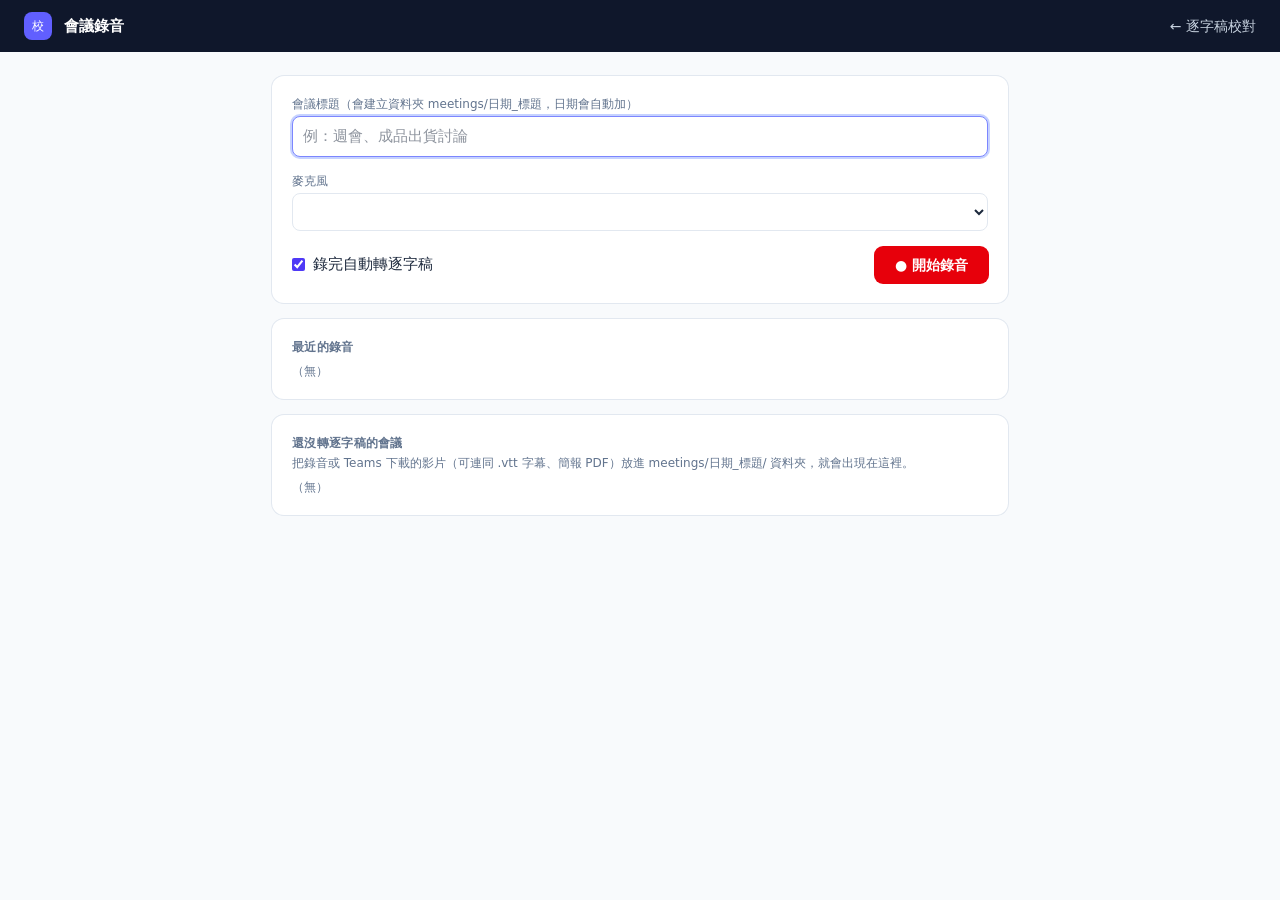
==== static/record.html @ 95534498 "meeting-transcribe-tw 初版公開 會議錄音／影片轉繁體中文逐字稿，再用本機網頁工具逐行聽、逐行校對：Gemini 加詞彙表轉錄、whisper 交叉比對與時間校正、跨段講者對齊、聲" ====
<!doctype html>
<html lang="zh-Hant">
<head>
<meta charset="utf-8">
<meta name="viewport" content="width=device-width, initial-scale=1">
<title>會議錄音</title>
<link rel="stylesheet" href="/static/app.css">
</head>
<body class="min-h-screen bg-slate-50 text-[15px] text-slate-800 antialiased">
<header class="flex items-center gap-3 bg-slate-900 px-6 py-3 text-white">
  <span class="grid size-7 place-items-center rounded-lg bg-indigo-500 text-xs">校</span><h1 class="font-semibold">會議錄音</h1>
  <a href="/" class="ml-auto text-sm text-slate-300 hover:text-white">← 逐字稿校對</a>
</header>
<main class="mx-auto flex max-w-3xl flex-col gap-4 px-4 py-6">
  <div id="msg" class="rounded-lg bg-red-50 px-3 py-2.5 text-red-800 ring-1 ring-red-200" style="display:none"></div>
  <section id="idle" class="card space-y-4 p-5">
    <div>
      <label for="title" class="muted mb-1 block">會議標題（會建立資料夾 meetings/日期_標題，日期會自動加）</label>
      <input type="text" id="title" class="field py-2" placeholder="例：週會、成品出貨討論" autofocus>
    </div>
    <div>
      <label for="device" class="muted mb-1 block">麥克風</label>
      <select id="device" class="field py-2"></select>
    </div>
    <div class="flex items-center gap-3">
      <label class="flex items-center gap-2"><input type="checkbox" id="auto" checked class="accent-indigo-600"> 錄完自動轉逐字稿</label>
      <button id="start" class="btn ml-auto bg-red-600 px-5 py-2 font-semibold text-white ring-red-600 hover:bg-red-500">● 開始錄音</button>
    </div>
  </section>

  <section id="busy" class="card hidden space-y-3 p-5">
    <div class="flex items-center gap-2"><span class="size-3 animate-pulse rounded-full bg-red-500"></span><b id="curTitle"></b> <span id="curFolder" class="muted"></span></div>
    <div id="timer" class="text-5xl font-semibold tracking-wide tabular-nums">00:00:00</div>
    <div>
      <div class="muted">音量 <span id="db">—</span></div>
      <div class="mt-1.5 h-3.5 overflow-hidden rounded-full bg-slate-200"><div id="bar" class="h-full w-0 bg-emerald-500 transition-[width]"></div></div>
    </div>
    <div id="silent" class="rounded-lg bg-orange-50 px-3 py-2.5 text-orange-800 ring-1 ring-orange-200" style="display:none"></div>
    <div id="dead" class="rounded-lg bg-red-50 px-3 py-2.5 text-red-800 ring-1 ring-red-200" style="display:none"></div>
    <button id="stop" class="btn btn-primary px-5 py-2">■ 結束錄音</button>
    <div class="flex gap-2">
      <input type="text" id="nextTitle" class="field py-2" placeholder="下一場的標題">
      <button id="next" class="btn shrink-0 py-2">⏭ 結束並開始下一場</button>
    </div>
    <p class="muted">錄音在伺服器端進行：關掉這個分頁不會停止錄音；每 5 分鐘存一個小檔，電腦當機最多損失幾分鐘。</p>
  </section>

  <section id="lists" class="card p-5">
    <div class="section-title">最近的錄音</div>
    <ul id="items" class="mt-2 space-y-3"><li class="muted">（無）</li></ul>
  </section>

  <section id="pendingCard" class="card p-5">
    <div class="section-title">還沒轉逐字稿的會議</div>
    <div class="muted mt-1">把錄音或 Teams 下載的影片（可連同 .vtt 字幕、簡報 PDF）放進 meetings/日期_標題/ 資料夾，就會出現在這裡。</div>
    <ul id="pending" class="mt-2 space-y-2"><li class="muted">（無）</li></ul>
  </section>
</main>
<script>
const $ = s => document.querySelector(s);
let lastState = null;
// 收音提醒：看最近 30 秒音量的百分位——第 90 百分位≈有人說話時、第 10 百分位≈背景
const LEVEL_RULES = [
  {key: 'mute',  test: s => s.p90 < -65, hold: 30000, msg: '已經 30 秒沒有收到聲音，請確認麥克風沒有被靜音、或選錯麥克風。'},
  {key: 'quiet', test: s => s.p90 < -50, hold: 60000, msg: '聲音太小：說話的音量偏低，請把筆電或麥克風移近說話的人。'},
  {key: 'noisy', test: s => s.p10 > -36, hold: 45000, msg: '背景太吵：沒人說話時音量仍偏高，轉逐字稿可能不準，請遠離冷氣、投影機或關窗。'},
];
let levels = [], ruleSince = {};
function levelAlert(db){
  const now = Date.now();
  if (db != null) levels.push([now, db]);
  levels = levels.filter(([t]) => now - t <= 30000);
  if (levels.length < 20) return '';                // 剛開始錄、樣本太少不判斷
  const v = levels.map(([, d]) => d).sort((a, b) => a - b);
  const s = {p10: v[Math.floor(v.length * 0.1)], p90: v[Math.floor(v.length * 0.9)]};
  for (const r of LEVEL_RULES) {
    if (r.test(s)) { ruleSince[r.key] ??= now; if (now - ruleSince[r.key] >= r.hold) return r.msg; }
    else delete ruleSince[r.key];
  }
  return '';
}
const esc = s => String(s).replace(/[&<>"]/g, c => ({'&':'&amp;','<':'&lt;','>':'&gt;','"':'&quot;'}[c]));
const hms = t => [t/3600|0, (t%3600)/60|0, t%60].map(x => String(x).padStart(2,'0')).join(':');
async function api(path, body){
  const r = await fetch(path, {method: body===undefined ? 'GET' : 'POST', headers:{'Content-Type':'application/json'},
                               body: body===undefined ? undefined : JSON.stringify(body)});
  const j = await r.json(); if (!r.ok) throw new Error(j.error || r.statusText); return j;
}
async function loadDevices(){
  const ds = await api('/api/rec/devices');
  $('#device').innerHTML = ds.map(d => `<option>${esc(d)}</option>`).join('') || '<option value="">（找不到麥克風）</option>';
}
function render(st){
  try { renderInner(st); } catch (e) { console.error(e); $('#items').innerHTML = `<li class="muted">清單顯示失敗：${esc(e.message)}（可能需要重開 app.py）</li>`; }
}
function renderInner(st){
  lastState = st;
  const r = st.recording;
  $('#idle').classList.toggle('hidden', !!r); $('#busy').classList.toggle('hidden', !r);
  if (r) {
    $('#curTitle').textContent = r.title; $('#curFolder').textContent = r.folder;
    $('#timer').textContent = hms(r.elapsed);
    const db = r.level_db;
    $('#db').textContent = db == null ? '—' : `${db} dB`;
    $('#bar').style.width = db == null ? '0' : Math.max(0, Math.min(100, (db + 60) / 60 * 100)) + '%';
    const msg = levelAlert(db);
    $('#silent').textContent = msg; $('#silent').style.display = msg ? 'block' : 'none';
    $('#dead').style.display = r.alive ? 'none' : 'block';
    if (!r.alive) $('#dead').textContent = '錄音程式停止了：' + (r.error || '原因不明') + '　請按「結束錄音」保存已錄的部分。';
  } else { levels = []; ruleSince = {}; }
  const items = [];
  const keys = [...new Set([...Object.keys(st.finalizing), ...Object.keys(st.transcribing)])];   // 重開 app.py 後，只剩 run.log 的轉錄也列出來
  for (const k of keys) {
    const v = st.finalizing[k];
    let tr = st.transcribing[k];
    if (typeof tr === 'string') tr = {state: tr, elapsed: 0, steps: []};   // 舊版 app.py 只回傳狀態字串（未重開時）
    let trHtml = '';
    if (tr) {
      const last = tr.steps.length ? tr.steps[tr.steps.length - 1] : '準備中';
      const eta = tr.whisper_eta_text ? `　whisper 預計 ${tr.whisper_eta_text} 完成` : '';
      const state = tr.queue_pos ? `${tr.state}（第 ${tr.queue_pos} 個，${tr.wait_other ? '等另一個轉錄程式跑完' : '前一場轉完才開始'}）` : `${tr.state}（已 ${hms(tr.elapsed)}）`;
      trHtml = `<div class="muted">轉逐字稿 <b>${esc(state)}</b>${eta}${tr.state === '完成' ? `　<a href="/" class="link">去校對</a>` : ''}</div>`
        + (tr.state === '進行中' ? `<div class="muted">目前：${esc(last)}</div>` : '')
        + (tr.error ? `<pre class="muted mt-1 whitespace-pre-wrap rounded-lg bg-slate-50 p-2">${esc(tr.error)}</pre>` : '')
        + (tr.steps.length ? `<details data-k="${esc(k)}"><summary class="muted mt-1 cursor-pointer">全部步驟（${tr.steps.length}）</summary><ul class="mt-1 list-disc pl-5">${tr.steps.map(s => `<li class="muted">${esc(s)}</li>`).join('')}</ul></details>` : '');
    }
    items.push(`<li><b>${esc(k)}</b>${v ? `：存檔${esc(v)}` : ''}${trHtml}</li>`);
  }
  for (const k of st.unfinished)
    items.push(`<li><b>${esc(k)}</b>：上次沒有正常結束的錄音　<button data-fin="${esc(k)}" class="btn btn-xs">合併保存</button></li>`);
  const open = new Set([...document.querySelectorAll('#items details[open]')].map(x => x.dataset.k));   // 重畫後保留展開狀態
  $('#items').innerHTML = items.join('') || '<li class="muted">（無）</li>';
  document.querySelectorAll('#items details').forEach(x => { if (open.has(x.dataset.k)) x.open = true; });
  $('#pending').innerHTML = (st.pending || []).map(k =>
    `<li class="flex items-center gap-3"><b class="flex-1">${esc(k)}</b><button data-tr="${esc(k)}" class="btn btn-xs">開始轉逐字稿</button></li>`).join('') || '<li class="muted">（無）</li>';
}
async function poll(){
  try { render(await api('/api/rec/status')); } catch (e) {}
  setTimeout(poll, lastState?.recording ? 500 : 2000);
}
$('#start').onclick = async () => {
  $('#start').disabled = true;
  try { render(await api('/api/rec/start', {title: $('#title').value, device: $('#device').value, auto_transcribe: $('#auto').checked})); }
  catch (e) { alertBox(e.message); }
  $('#start').disabled = false;
};
$('#stop').onclick = async () => { $('#stop').disabled = true; try { render(await api('/api/rec/stop', {})); } catch (e) { alertBox(e.message); } $('#stop').disabled = false; $('#title').value = ''; };
$('#next').onclick = async () => {
  $('#next').disabled = true;
  try { render(await api('/api/rec/stop', {next_title: $('#nextTitle').value})); $('#nextTitle').value = ''; } catch (e) { alertBox(e.message); }
  $('#next').disabled = false;
};
$('#pending').onclick = async e => {
  const f = e.target.dataset.tr; if (!f) return;
  e.target.disabled = true;
  try { render(await api('/api/rec/transcribe/' + encodeURIComponent(f), {})); } catch (err) { alertBox(err.message); }
};
$('#items').onclick = async e => { const f = e.target.dataset.fin; if (f) { e.target.disabled = true; render(await api('/api/rec/finalize/' + encodeURIComponent(f), {})); } };
function alertBox(msg){ const el = $('#msg'); el.textContent = msg; el.style.display = 'block'; setTimeout(() => el.style.display = 'none', 5000); }
loadDevices(); poll();
</script>
</body>
</html>
---- static/app.css ----
/*! tailwindcss v4.3.3 | MIT License | https://tailwindcss.com */
@layer properties{@supports (((-webkit-hyphens:none)) and (not (margin-trim:inline))) or ((-moz-orient:inline) and (not (color:rgb(from red r g b)))){*,:before,:after,::backdrop{--tw-space-y-reverse:0;--tw-divide-y-reverse:0;--tw-border-style:solid;--tw-leading:initial;--tw-font-weight:initial;--tw-tracking:initial;--tw-ordinal:initial;--tw-slashed-zero:initial;--tw-numeric-figure:initial;--tw-numeric-spacing:initial;--tw-numeric-fraction:initial;--tw-shadow:0 0 #0000;--tw-shadow-color:initial;--tw-shadow-alpha:100%;--tw-inset-shadow:0 0 #0000;--tw-inset-shadow-color:initial;--tw-inset-shadow-alpha:100%;--tw-ring-color:initial;--tw-ring-shadow:0 0 #0000;--tw-inset-ring-color:initial;--tw-inset-ring-shadow:0 0 #0000;--tw-ring-inset:initial;--tw-ring-offset-width:0px;--tw-ring-offset-color:#fff;--tw-ring-offset-shadow:0 0 #0000;--tw-blur:initial;--tw-brightness:initial;--tw-contrast:initial;--tw-grayscale:initial;--tw-hue-rotate:initial;--tw-invert:initial;--tw-opacity:initial;--tw-saturate:initial;--tw-sepia:initial;--tw-drop-shadow:initial;--tw-drop-shadow-color:initial;--tw-drop-shadow-alpha:100%;--tw-drop-shadow-size:initial}}}@layer theme{:root,:host{--font-sans:system-ui, "Noto Sans TC", "Microsoft JhengHei", sans-serif;--font-mono:ui-monospace, SFMono-Regular, Menlo, Monaco, Consolas, "Liberation Mono", "Courier New", monospace;--color-red-50:oklch(97.1% .013 17.38);--color-red-200:oklch(88.5% .062 18.334);--color-red-400:oklch(70.4% .191 22.216);--color-red-500:oklch(63.7% .237 25.331);--color-red-600:oklch(57.7% .245 27.325);--color-red-800:oklch(44.4% .177 26.899);--color-orange-50:oklch(98% .016 73.684);--color-orange-200:oklch(90.1% .076 70.697);--color-orange-500:oklch(70.5% .213 47.604);--color-orange-700:oklch(55.3% .195 38.402);--color-orange-800:oklch(47% .157 37.304);--color-amber-50:oklch(98.7% .022 95.277);--color-amber-100:oklch(96.2% .059 95.617);--color-amber-200:oklch(92.4% .12 95.746);--color-amber-400:oklch(82.8% .189 84.429);--color-amber-500:oklch(76.9% .188 70.08);--color-amber-600:oklch(66.6% .179 58.318);--color-amber-700:oklch(55.5% .163 48.998);--color-lime-500:oklch(76.8% .233 130.85);--color-lime-700:oklch(53.2% .157 131.589);--color-emerald-50:oklch(97.9% .021 166.113);--color-emerald-200:oklch(90.5% .093 164.15);--color-emerald-400:oklch(76.5% .177 163.223);--color-emerald-500:oklch(69.6% .17 162.48);--color-emerald-600:oklch(59.6% .145 163.225);--color-emerald-700:oklch(50.8% .118 165.612);--color-teal-500:oklch(70.4% .14 182.503);--color-teal-700:oklch(51.1% .096 186.391);--color-sky-500:oklch(68.5% .169 237.323);--color-sky-700:oklch(50% .134 242.749);--color-indigo-50:oklch(96.2% .018 272.314);--color-indigo-100:oklch(93% .034 272.788);--color-indigo-200:oklch(87% .065 274.039);--color-indigo-300:oklch(78.5% .115 274.713);--color-indigo-400:oklch(67.3% .182 276.935);--color-indigo-500:oklch(58.5% .233 277.117);--color-indigo-600:oklch(51.1% .262 276.966);--color-indigo-700:oklch(45.7% .24 277.023);--color-violet-500:oklch(60.6% .25 292.717);--color-violet-700:oklch(49.1% .27 292.581);--color-fuchsia-500:oklch(66.7% .295 322.15);--color-fuchsia-700:oklch(51.8% .253 323.949);--color-rose-500:oklch(64.5% .246 16.439);--color-rose-700:oklch(51.4% .222 16.935);--color-slate-50:oklch(98.4% .003 247.858);--color-slate-100:oklch(96.8% .007 247.896);--color-slate-200:oklch(92.9% .013 255.508);--color-slate-300:oklch(86.9% .022 252.894);--color-slate-400:oklch(70.4% .04 256.788);--color-slate-500:oklch(55.4% .046 257.417);--color-slate-600:oklch(44.6% .043 257.281);--color-slate-700:oklch(37.2% .044 257.287);--color-slate-800:oklch(27.9% .041 260.031);--color-slate-900:oklch(20.8% .042 265.755);--color-white:#fff;--spacing:.25rem;--container-3xl:48rem;--container-4xl:56rem;--text-xs:.75rem;--text-xs--line-height:calc(1 / .75);--text-sm:.875rem;--text-sm--line-height:calc(1.25 / .875);--text-base:1rem;--text-base--line-height:calc(1.5 / 1);--text-lg:1.125rem;--text-lg--line-height:calc(1.75 / 1.125);--text-5xl:3rem;--text-5xl--line-height:1;--font-weight-normal:400;--font-weight-medium:500;--font-weight-semibold:600;--tracking-wide:.025em;--leading-relaxed:1.625;--radius-sm:.25rem;--radius-md:.375rem;--radius-lg:.5rem;--radius-xl:.75rem;--animate-pulse:pulse 2s cubic-bezier(.4, 0, .6, 1) infinite;--default-transition-duration:.15s;--default-transition-timing-function:cubic-bezier(.4, 0, .2, 1);--default-font-family:var(--font-sans);--default-mono-font-family:var(--font-mono)}}@layer base{*,:after,:before,::backdrop{box-sizing:border-box;border:0 solid;margin:0;padding:0}::file-selector-button{box-sizing:border-box;border:0 solid;margin:0;padding:0}html,:host{-webkit-text-size-adjust:100%;tab-size:4;line-height:1.5;font-family:var(--default-font-family,-apple-system, BlinkMacSystemFont, "Segoe UI", Roboto, "Helvetica Neue", "Noto Sans", Arial, sans-serif, "Apple Color Emoji", "Segoe UI Emoji", "Segoe UI Symbol", "Noto Color Emoji");font-feature-settings:var(--default-font-feature-settings,normal);font-variation-settings:var(--default-font-variation-settings,normal);-webkit-tap-highlight-color:transparent}hr{height:0;color:inherit;border-top-width:1px}abbr:where([title]){-webkit-text-decoration:underline dotted;text-decoration:underline dotted}h1,h2,h3,h4,h5,h6{font-size:inherit;font-weight:inherit}a{color:inherit;-webkit-text-decoration:inherit;-webkit-text-decoration:inherit;-webkit-text-decoration:inherit;text-decoration:inherit}b,strong{font-weight:bolder}code,kbd,samp,pre{font-family:var(--default-mono-font-family,ui-monospace, SFMono-Regular, Menlo, Monaco, Consolas, "Liberation Mono", "Courier New", monospace);font-feature-settings:var(--default-mono-font-feature-settings,normal);font-variation-settings:var(--default-mono-font-variation-settings,normal);font-size:1em}small{font-size:80%}sub,sup{vertical-align:baseline;font-size:75%;line-height:0;position:relative}sub{bottom:-.25em}sup{top:-.5em}table{text-indent:0;border-color:inherit;border-collapse:collapse}:-moz-focusring:where(:not(iframe)){outline:auto}progress{vertical-align:baseline}summary{display:list-item}ol,ul,menu{list-style:none}img,svg,video,canvas,audio,iframe,embed,object{vertical-align:middle;display:block}img,video{max-width:100%;height:auto}button,input,select,optgroup,textarea{font:inherit;font-feature-settings:inherit;font-variation-settings:inherit;letter-spacing:inherit;color:inherit;opacity:1;background-color:#0000;border-radius:0}::file-selector-button{font:inherit;font-feature-settings:inherit;font-variation-settings:inherit;letter-spacing:inherit;color:inherit;opacity:1;background-color:#0000;border-radius:0}:where(select:is([multiple],[size])) optgroup{font-weight:bolder}:where(select:is([multiple],[size])) optgroup option{padding-inline-start:20px}::file-selector-button{margin-inline-end:4px}::placeholder{opacity:1}@supports (not ((-webkit-appearance:-apple-pay-button))) or (contain-intrinsic-size:1px){::placeholder{color:currentColor}@supports (color:color-mix(in lab, red, red)){::placeholder{color:color-mix(in oklab, currentcolor 50%, transparent)}}}textarea{resize:vertical}::-webkit-search-decoration{-webkit-appearance:none}::-webkit-date-and-time-value{min-height:1lh;text-align:inherit}::-webkit-datetime-edit{display:inline-flex}::-webkit-datetime-edit-fields-wrapper{padding:0}::-webkit-datetime-edit{padding-block:0}::-webkit-datetime-edit-year-field{padding-block:0}::-webkit-datetime-edit-month-field{padding-block:0}::-webkit-datetime-edit-day-field{padding-block:0}::-webkit-datetime-edit-hour-field{padding-block:0}::-webkit-datetime-edit-minute-field{padding-block:0}::-webkit-datetime-edit-second-field{padding-block:0}::-webkit-datetime-edit-millisecond-field{padding-block:0}::-webkit-datetime-edit-meridiem-field{padding-block:0}::-webkit-calendar-picker-indicator{line-height:1}:-moz-ui-invalid{box-shadow:none}button,input:where([type=button],[type=reset],[type=submit]){appearance:button}::file-selector-button{appearance:button}::-webkit-inner-spin-button{height:auto}::-webkit-outer-spin-button{height:auto}[hidden]:where(:not([hidden=until-found])){display:none!important}}@layer components{.btn{cursor:pointer;justify-content:center;align-items:center;gap:calc(var(--spacing) * 1.5);border-radius:var(--radius-lg);background-color:var(--color-white);padding-inline:calc(var(--spacing) * 3);padding-block:calc(var(--spacing) * 1.5);font-size:var(--text-sm);line-height:var(--tw-leading,var(--text-sm--line-height));color:var(--color-slate-700);--tw-ring-shadow:var(--tw-ring-inset,) 0 0 0 calc(1px + var(--tw-ring-offset-width)) var(--tw-ring-color,currentcolor);box-shadow:var(--tw-inset-shadow), var(--tw-inset-ring-shadow), var(--tw-ring-offset-shadow), var(--tw-ring-shadow), var(--tw-shadow);--tw-ring-color:var(--color-slate-200);display:inline-flex}@media (hover:hover){.btn:hover{background-color:var(--color-slate-50)}}.btn:disabled{cursor:default;opacity:.5}.btn-primary{background-color:var(--color-indigo-600);--tw-font-weight:var(--font-weight-medium);font-weight:var(--font-weight-medium);color:var(--color-white);--tw-ring-color:var(--color-indigo-600)}@media (hover:hover){.btn-primary:hover{background-color:var(--color-indigo-500)}}.btn-xs{border-radius:var(--radius-md);padding-inline:calc(var(--spacing) * 2);padding-block:calc(var(--spacing) * .5);font-size:var(--text-xs);line-height:var(--tw-leading,var(--text-xs--line-height))}.link{cursor:pointer;color:var(--color-indigo-600)}@media (hover:hover){.link:hover{text-decoration-line:underline}}.muted{font-size:var(--text-xs);line-height:var(--tw-leading,var(--text-xs--line-height));color:var(--color-slate-500)}.field{border-radius:var(--radius-lg);border-style:var(--tw-border-style);border-width:1px;border-color:var(--color-slate-200);background-color:var(--color-white);width:100%;padding-inline:calc(var(--spacing) * 2.5);padding-block:calc(var(--spacing) * 1.5)}.field:focus{border-color:var(--color-indigo-400);--tw-ring-shadow:var(--tw-ring-inset,) 0 0 0 calc(2px + var(--tw-ring-offset-width)) var(--tw-ring-color,currentcolor);box-shadow:var(--tw-inset-shadow), var(--tw-inset-ring-shadow), var(--tw-ring-offset-shadow), var(--tw-ring-shadow), var(--tw-shadow);--tw-ring-color:var(--color-indigo-200);--tw-outline-style:none;outline-style:none}.card{border-radius:var(--radius-xl);background-color:var(--color-white);padding:calc(var(--spacing) * 3);--tw-ring-shadow:var(--tw-ring-inset,) 0 0 0 calc(1px + var(--tw-ring-offset-width)) var(--tw-ring-color,currentcolor);box-shadow:var(--tw-inset-shadow), var(--tw-inset-ring-shadow), var(--tw-ring-offset-shadow), var(--tw-ring-shadow), var(--tw-shadow);--tw-ring-color:var(--color-slate-200)}.section-title{font-size:var(--text-xs);line-height:var(--tw-leading,var(--text-xs--line-height));--tw-font-weight:var(--font-weight-semibold);font-weight:var(--font-weight-semibold);--tw-tracking:var(--tracking-wide);letter-spacing:var(--tracking-wide);color:var(--color-slate-500)}.tab{cursor:pointer;border-bottom-style:var(--tw-border-style);padding-bottom:calc(var(--spacing) * 2);white-space:nowrap;color:var(--color-slate-500);border-color:#0000;border-bottom-width:2px}@media (hover:hover){.tab:hover{color:var(--color-slate-800)}}.tab.on{border-color:var(--color-indigo-600);--tw-font-weight:var(--font-weight-medium);font-weight:var(--font-weight-medium);color:var(--color-indigo-600)}.row{gap:calc(var(--spacing) * 3);border-left-style:var(--tw-border-style);padding-inline:calc(var(--spacing) * 5);padding-block:calc(var(--spacing) * 3);border-left-width:4px;border-left-color:#0000;grid-template-columns:3.5rem 1fr;display:grid}.row.accepted{border-left-color:var(--color-emerald-500)}.row.edited{border-left-color:var(--color-indigo-500)}.row.suspect.pending{border-left-color:var(--color-amber-400)}.row.focus{background-color:#eef2ff99}@supports (color:color-mix(in lab, red, red)){.row.focus{background-color:color-mix(in oklab, var(--color-indigo-50) 60%, transparent)}}.row.focus{--tw-ring-shadow:var(--tw-ring-inset,) 0 0 0 calc(2px + var(--tw-ring-offset-width)) var(--tw-ring-color,currentcolor);box-shadow:var(--tw-inset-shadow), var(--tw-inset-ring-shadow), var(--tw-ring-offset-shadow), var(--tw-ring-shadow), var(--tw-shadow);--tw-ring-color:var(--color-indigo-200);--tw-ring-inset:inset}.row .time{cursor:pointer;padding-top:calc(var(--spacing) * 1.5);color:var(--color-slate-400);--tw-numeric-spacing:tabular-nums;font-variant-numeric:var(--tw-ordinal,) var(--tw-slashed-zero,) var(--tw-numeric-figure,) var(--tw-numeric-spacing,) var(--tw-numeric-fraction,)}@media (hover:hover){.row .time:hover{color:var(--color-indigo-600)}}.row.playing .time{--tw-font-weight:var(--font-weight-semibold);font-weight:var(--font-weight-semibold);color:var(--color-indigo-600)}.row textarea{field-sizing:content;min-height:calc(var(--spacing) * 8);resize:none;border-radius:var(--radius-lg);border-style:var(--tw-border-style);width:100%;padding-inline:calc(var(--spacing) * 2);padding-block:var(--spacing);--tw-leading:var(--leading-relaxed);line-height:var(--leading-relaxed);background-color:#0000;border-width:1px;border-color:#0000;overflow:hidden}.row textarea:focus{--tw-outline-style:none;outline-style:none}.row.focus textarea,.row textarea:focus{border-color:var(--color-indigo-300);background-color:var(--color-white)}.row .actions{margin-top:calc(var(--spacing) * 2);align-items:center;gap:calc(var(--spacing) * 1.5);flex-wrap:wrap;display:none}.row:hover .actions,.row.focus .actions{display:flex}.sub{margin-top:var(--spacing);padding-inline:calc(var(--spacing) * 2);font-size:var(--text-xs);line-height:var(--tw-leading,var(--text-xs--line-height));white-space:pre-wrap;color:var(--color-slate-500)}.sub.orig{color:var(--color-slate-400);text-decoration-line:line-through;-webkit-text-decoration-color:var(--color-slate-300);-webkit-text-decoration-color:var(--color-slate-300);text-decoration-color:var(--color-slate-300)}.fix{margin-top:calc(var(--spacing) * 1.5);align-items:center;gap:calc(var(--spacing) * 2);padding-inline:calc(var(--spacing) * 2);font-size:var(--text-xs);line-height:var(--tw-leading,var(--text-xs--line-height));flex-wrap:wrap;display:flex}.fix .pair{border-radius:var(--radius-md);background-color:var(--color-amber-50);padding-inline:calc(var(--spacing) * 1.5);padding-block:calc(var(--spacing) * .5);--tw-ring-shadow:var(--tw-ring-inset,) 0 0 0 calc(1px + var(--tw-ring-offset-width)) var(--tw-ring-color,currentcolor);box-shadow:var(--tw-inset-shadow), var(--tw-inset-ring-shadow), var(--tw-ring-offset-shadow), var(--tw-ring-shadow), var(--tw-shadow);--tw-ring-color:var(--color-amber-200)}.fix del{color:var(--color-red-600)}.fix ins{--tw-font-weight:var(--font-weight-semibold);font-weight:var(--font-weight-semibold);color:var(--color-emerald-700);text-decoration-line:none}.sug{margin-top:calc(var(--spacing) * 2);align-items:center;gap:calc(var(--spacing) * 2);border-radius:var(--radius-lg);background-color:var(--color-indigo-50);padding-inline:calc(var(--spacing) * 2.5);padding-block:calc(var(--spacing) * 2);--tw-ring-shadow:var(--tw-ring-inset,) 0 0 0 calc(1px + var(--tw-ring-offset-width)) var(--tw-ring-color,currentcolor);box-shadow:var(--tw-inset-shadow), var(--tw-inset-ring-shadow), var(--tw-ring-offset-shadow), var(--tw-ring-shadow), var(--tw-shadow);--tw-ring-color:var(--color-indigo-100);flex-wrap:wrap;display:flex}.shot{margin-bottom:calc(var(--spacing) * 2);align-items:flex-start;gap:calc(var(--spacing) * 3);padding-inline:calc(var(--spacing) * 2);font-size:var(--text-xs);line-height:var(--tw-leading,var(--text-xs--line-height));color:var(--color-slate-500);display:flex}.shot img{width:calc(var(--spacing) * 52);cursor:zoom-in;border-radius:var(--radius-lg);--tw-ring-shadow:var(--tw-ring-inset,) 0 0 0 calc(1px + var(--tw-ring-offset-width)) var(--tw-ring-color,currentcolor);box-shadow:var(--tw-inset-shadow), var(--tw-inset-ring-shadow), var(--tw-ring-offset-shadow), var(--tw-ring-shadow), var(--tw-shadow);--tw-ring-color:var(--color-slate-200);display:block}.sr{cursor:pointer;border-radius:var(--radius-md);padding-inline:calc(var(--spacing) * 2);padding-block:var(--spacing)}@media (hover:hover){.sr:hover{background-color:var(--color-slate-100)}}mark{border-radius:var(--radius-sm);background-color:var(--color-amber-200);padding-inline:calc(var(--spacing) * .5);color:inherit}.notes h2{margin-top:var(--spacing);margin-bottom:calc(var(--spacing) * 2);font-size:var(--text-base);line-height:var(--tw-leading,var(--text-base--line-height));--tw-font-weight:var(--font-weight-semibold);font-weight:var(--font-weight-semibold);color:var(--color-slate-900)}.notes h3{margin-top:calc(var(--spacing) * 4);margin-bottom:var(--spacing);font-size:var(--text-sm);line-height:var(--tw-leading,var(--text-sm--line-height));--tw-font-weight:var(--font-weight-semibold);font-weight:var(--font-weight-semibold);color:var(--color-slate-800)}.notes p{--tw-leading:var(--leading-relaxed);line-height:var(--leading-relaxed)}.notes ul{margin-block:var(--spacing);list-style-type:disc}:where(.notes ul>:not(:last-child)){--tw-space-y-reverse:0;margin-block-start:calc(var(--spacing) * var(--tw-space-y-reverse));margin-block-end:calc(var(--spacing) * calc(1 - var(--tw-space-y-reverse)))}.notes ul{padding-left:calc(var(--spacing) * 5)}.notes table{border-collapse:collapse;width:100%;font-size:var(--text-xs);line-height:var(--tw-leading,var(--text-xs--line-height))}.notes td,.notes th{border-style:var(--tw-border-style);border-width:1px;border-color:var(--color-slate-200);padding-inline:calc(var(--spacing) * 1.5);padding-block:var(--spacing);text-align:left;vertical-align:top}.notes .nw{white-space:nowrap}.notes .kv{color:var(--color-slate-500)}.notes .ts{margin-right:var(--spacing);cursor:pointer;white-space:nowrap;color:var(--color-indigo-600);--tw-numeric-spacing:tabular-nums;font-variant-numeric:var(--tw-ordinal,) var(--tw-slashed-zero,) var(--tw-numeric-figure,) var(--tw-numeric-spacing,) var(--tw-numeric-fraction,)}@media (hover:hover){.notes .ts:hover{text-decoration-line:underline}}.notes textarea{margin-top:var(--spacing);border-radius:var(--radius-lg);border-style:var(--tw-border-style);border-width:1px;border-color:var(--color-slate-200);background-color:var(--color-white);width:100%;padding-inline:calc(var(--spacing) * 2.5);padding-block:calc(var(--spacing) * 1.5)}.notes textarea:focus{border-color:var(--color-indigo-400);--tw-ring-shadow:var(--tw-ring-inset,) 0 0 0 calc(2px + var(--tw-ring-offset-width)) var(--tw-ring-color,currentcolor);box-shadow:var(--tw-inset-shadow), var(--tw-inset-ring-shadow), var(--tw-ring-offset-shadow), var(--tw-ring-shadow), var(--tw-shadow);--tw-ring-color:var(--color-indigo-200);--tw-outline-style:none;outline-style:none}kbd{border-style:var(--tw-border-style);border-width:1px;border-color:var(--color-slate-300);background-color:var(--color-slate-50);padding-inline:var(--spacing);color:var(--color-slate-600);border-radius:.25rem;font-size:11px}}@layer utilities{.pointer-events-none{pointer-events:none}.absolute{position:absolute}.fixed{position:fixed}.relative{position:relative}.sticky{position:sticky}.top-0{top:0}.right-6{right:calc(var(--spacing) * 6)}.bottom-16{bottom:calc(var(--spacing) * 16)}.left-full{left:100%}.z-10{z-index:10}.z-30{z-index:30}.z-40{z-index:40}.mx-auto{margin-inline:auto}.my-2{margin-block:calc(var(--spacing) * 2)}.mt-0\.5{margin-top:calc(var(--spacing) * .5)}.mt-1{margin-top:var(--spacing)}.mt-1\.5{margin-top:calc(var(--spacing) * 1.5)}.mt-2{margin-top:calc(var(--spacing) * 2)}.mt-3{margin-top:calc(var(--spacing) * 3)}.mt-4{margin-top:calc(var(--spacing) * 4)}.mr-2{margin-right:calc(var(--spacing) * 2)}.mb-0\.5{margin-bottom:calc(var(--spacing) * .5)}.mb-1{margin-bottom:var(--spacing)}.ml-0\.5{margin-left:calc(var(--spacing) * .5)}.ml-1{margin-left:var(--spacing)}.ml-2{margin-left:calc(var(--spacing) * 2)}.ml-auto{margin-left:auto}.block{display:block}.flex{display:flex}.grid{display:grid}.hidden{display:none}.size-2\.5{width:calc(var(--spacing) * 2.5);height:calc(var(--spacing) * 2.5)}.size-3{width:calc(var(--spacing) * 3);height:calc(var(--spacing) * 3)}.size-7{width:calc(var(--spacing) * 7);height:calc(var(--spacing) * 7)}.h-1{height:var(--spacing)}.h-1\.5{height:calc(var(--spacing) * 1.5)}.h-3\.5{height:calc(var(--spacing) * 3.5)}.h-9{height:calc(var(--spacing) * 9)}.h-full{height:100%}.h-screen{height:100vh}.max-h-\[80vh\]{max-height:80vh}.min-h-0{min-height:0}.min-h-screen{min-height:100vh}.w-0{width:0}.w-40{width:calc(var(--spacing) * 40)}.w-56{width:calc(var(--spacing) * 56)}.w-\[36rem\]{width:36rem}.w-full{width:100%}.max-w-3xl{max-width:var(--container-3xl)}.max-w-4xl{max-width:var(--container-4xl)}.min-w-0{min-width:0}.flex-1{flex:1}.shrink-0{flex-shrink:0}.animate-pulse{animation:var(--animate-pulse)}.cursor-pointer{cursor:pointer}.list-disc{list-style-type:disc}.grid-cols-\[15rem_1fr_21rem\]{grid-template-columns:15rem 1fr 21rem}.flex-col{flex-direction:column}.flex-wrap{flex-wrap:wrap}.place-items-center{place-items:center}.items-baseline{align-items:baseline}.items-center{align-items:center}.justify-between{justify-content:space-between}.gap-1\.5{gap:calc(var(--spacing) * 1.5)}.gap-2{gap:calc(var(--spacing) * 2)}.gap-3{gap:calc(var(--spacing) * 3)}.gap-4{gap:calc(var(--spacing) * 4)}.gap-5{gap:calc(var(--spacing) * 5)}:where(.space-y-0\.5>:not(:last-child)){--tw-space-y-reverse:0;margin-block-start:calc(calc(var(--spacing) * .5) * var(--tw-space-y-reverse));margin-block-end:calc(calc(var(--spacing) * .5) * calc(1 - var(--tw-space-y-reverse)))}:where(.space-y-1>:not(:last-child)){--tw-space-y-reverse:0;margin-block-start:calc(var(--spacing) * var(--tw-space-y-reverse));margin-block-end:calc(var(--spacing) * calc(1 - var(--tw-space-y-reverse)))}:where(.space-y-2>:not(:last-child)){--tw-space-y-reverse:0;margin-block-start:calc(calc(var(--spacing) * 2) * var(--tw-space-y-reverse));margin-block-end:calc(calc(var(--spacing) * 2) * calc(1 - var(--tw-space-y-reverse)))}:where(.space-y-3>:not(:last-child)){--tw-space-y-reverse:0;margin-block-start:calc(calc(var(--spacing) * 3) * var(--tw-space-y-reverse));margin-block-end:calc(calc(var(--spacing) * 3) * calc(1 - var(--tw-space-y-reverse)))}:where(.space-y-4>:not(:last-child)){--tw-space-y-reverse:0;margin-block-start:calc(calc(var(--spacing) * 4) * var(--tw-space-y-reverse));margin-block-end:calc(calc(var(--spacing) * 4) * calc(1 - var(--tw-space-y-reverse)))}:where(.divide-y>:not(:last-child)){--tw-divide-y-reverse:0;border-bottom-style:var(--tw-border-style);border-top-style:var(--tw-border-style);border-top-width:calc(1px * var(--tw-divide-y-reverse));border-bottom-width:calc(1px * calc(1 - var(--tw-divide-y-reverse)))}:where(.divide-slate-200>:not(:last-child)){border-color:var(--color-slate-200)}.truncate{text-overflow:ellipsis;white-space:nowrap;overflow:hidden}.overflow-auto{overflow:auto}.overflow-hidden{overflow:hidden}.overflow-x-auto{overflow-x:auto}.rounded{border-radius:.25rem}.rounded-full{border-radius:3.40282e38px}.rounded-lg{border-radius:var(--radius-lg)}.rounded-md{border-radius:var(--radius-md)}.rounded-xl{border-radius:var(--radius-xl)}.border-t{border-top-style:var(--tw-border-style);border-top-width:1px}.border-b{border-bottom-style:var(--tw-border-style);border-bottom-width:1px}.border-l{border-left-style:var(--tw-border-style);border-left-width:1px}.border-slate-100{border-color:var(--color-slate-100)}.border-slate-200{border-color:var(--color-slate-200)}.border-slate-800{border-color:var(--color-slate-800)}.bg-amber-100{background-color:var(--color-amber-100)}.bg-amber-500{background-color:var(--color-amber-500)}.bg-emerald-50{background-color:var(--color-emerald-50)}.bg-emerald-400{background-color:var(--color-emerald-400)}.bg-emerald-500{background-color:var(--color-emerald-500)}.bg-emerald-600{background-color:var(--color-emerald-600)}.bg-fuchsia-500{background-color:var(--color-fuchsia-500)}.bg-indigo-50{background-color:var(--color-indigo-50)}.bg-indigo-100{background-color:var(--color-indigo-100)}.bg-indigo-500{background-color:var(--color-indigo-500)}.bg-lime-500{background-color:var(--color-lime-500)}.bg-orange-50{background-color:var(--color-orange-50)}.bg-orange-500{background-color:var(--color-orange-500)}.bg-red-50{background-color:var(--color-red-50)}.bg-red-500{background-color:var(--color-red-500)}.bg-red-600{background-color:var(--color-red-600)}.bg-rose-500{background-color:var(--color-rose-500)}.bg-sky-500{background-color:var(--color-sky-500)}.bg-slate-50{background-color:var(--color-slate-50)}.bg-slate-200{background-color:var(--color-slate-200)}.bg-slate-700{background-color:var(--color-slate-700)}.bg-slate-800{background-color:var(--color-slate-800)}.bg-slate-900{background-color:var(--color-slate-900)}.bg-slate-900\/90{background-color:#0f172be6}@supports (color:color-mix(in lab, red, red)){.bg-slate-900\/90{background-color:color-mix(in oklab, var(--color-slate-900) 90%, transparent)}}.bg-teal-500{background-color:var(--color-teal-500)}.bg-violet-500{background-color:var(--color-violet-500)}.bg-white{background-color:var(--color-white)}.p-2{padding:calc(var(--spacing) * 2)}.p-2\.5{padding:calc(var(--spacing) * 2.5)}.p-3{padding:calc(var(--spacing) * 3)}.p-4{padding:calc(var(--spacing) * 4)}.p-5{padding:calc(var(--spacing) * 5)}.p-6{padding:calc(var(--spacing) * 6)}.px-1{padding-inline:var(--spacing)}.px-1\.5{padding-inline:calc(var(--spacing) * 1.5)}.px-2{padding-inline:calc(var(--spacing) * 2)}.px-3{padding-inline:calc(var(--spacing) * 3)}.px-4{padding-inline:calc(var(--spacing) * 4)}.px-5{padding-inline:calc(var(--spacing) * 5)}.px-6{padding-inline:calc(var(--spacing) * 6)}.py-0\.5{padding-block:calc(var(--spacing) * .5)}.py-1{padding-block:var(--spacing)}.py-1\.5{padding-block:calc(var(--spacing) * 1.5)}.py-2{padding-block:calc(var(--spacing) * 2)}.py-2\.5{padding-block:calc(var(--spacing) * 2.5)}.py-3{padding-block:calc(var(--spacing) * 3)}.py-4{padding-block:calc(var(--spacing) * 4)}.py-6{padding-block:calc(var(--spacing) * 6)}.pt-1{padding-top:var(--spacing)}.pt-3{padding-top:calc(var(--spacing) * 3)}.pt-4{padding-top:calc(var(--spacing) * 4)}.pb-3{padding-bottom:calc(var(--spacing) * 3)}.pl-5{padding-left:calc(var(--spacing) * 5)}.text-center{text-align:center}.text-5xl{font-size:var(--text-5xl);line-height:var(--tw-leading,var(--text-5xl--line-height))}.text-lg{font-size:var(--text-lg);line-height:var(--tw-leading,var(--text-lg--line-height))}.text-sm{font-size:var(--text-sm);line-height:var(--tw-leading,var(--text-sm--line-height))}.text-xs{font-size:var(--text-xs);line-height:var(--tw-leading,var(--text-xs--line-height))}.text-\[15px\]{font-size:15px}.leading-relaxed{--tw-leading:var(--leading-relaxed);line-height:var(--leading-relaxed)}.font-medium{--tw-font-weight:var(--font-weight-medium);font-weight:var(--font-weight-medium)}.font-normal{--tw-font-weight:var(--font-weight-normal);font-weight:var(--font-weight-normal)}.font-semibold{--tw-font-weight:var(--font-weight-semibold);font-weight:var(--font-weight-semibold)}.tracking-wide{--tw-tracking:var(--tracking-wide);letter-spacing:var(--tracking-wide)}.whitespace-nowrap{white-space:nowrap}.whitespace-pre-wrap{white-space:pre-wrap}.text-amber-400{color:var(--color-amber-400)}.text-amber-600{color:var(--color-amber-600)}.text-amber-700{color:var(--color-amber-700)}.text-emerald-600{color:var(--color-emerald-600)}.text-emerald-700{color:var(--color-emerald-700)}.text-fuchsia-700{color:var(--color-fuchsia-700)}.text-indigo-600{color:var(--color-indigo-600)}.text-indigo-700{color:var(--color-indigo-700)}.text-lime-700{color:var(--color-lime-700)}.text-orange-700{color:var(--color-orange-700)}.text-orange-800{color:var(--color-orange-800)}.text-red-400{color:var(--color-red-400)}.text-red-800{color:var(--color-red-800)}.text-rose-700{color:var(--color-rose-700)}.text-sky-700{color:var(--color-sky-700)}.text-slate-200{color:var(--color-slate-200)}.text-slate-300{color:var(--color-slate-300)}.text-slate-400{color:var(--color-slate-400)}.text-slate-500{color:var(--color-slate-500)}.text-slate-600{color:var(--color-slate-600)}.text-slate-700{color:var(--color-slate-700)}.text-slate-800{color:var(--color-slate-800)}.text-slate-900{color:var(--color-slate-900)}.text-teal-700{color:var(--color-teal-700)}.text-violet-700{color:var(--color-violet-700)}.text-white{color:var(--color-white)}.tabular-nums{--tw-numeric-spacing:tabular-nums;font-variant-numeric:var(--tw-ordinal,) var(--tw-slashed-zero,) var(--tw-numeric-figure,) var(--tw-numeric-spacing,) var(--tw-numeric-fraction,)}.antialiased{-webkit-font-smoothing:antialiased;-moz-osx-font-smoothing:grayscale}.accent-indigo-600{accent-color:var(--color-indigo-600)}.opacity-0{opacity:0}.shadow-2xl{--tw-shadow:0 25px 50px -12px var(--tw-shadow-color,#00000040);box-shadow:var(--tw-inset-shadow), var(--tw-inset-ring-shadow), var(--tw-ring-offset-shadow), var(--tw-ring-shadow), var(--tw-shadow)}.ring-1{--tw-ring-shadow:var(--tw-ring-inset,) 0 0 0 calc(1px + var(--tw-ring-offset-width)) var(--tw-ring-color,currentcolor);box-shadow:var(--tw-inset-shadow), var(--tw-inset-ring-shadow), var(--tw-ring-offset-shadow), var(--tw-ring-shadow), var(--tw-shadow)}.ring-emerald-200{--tw-ring-color:var(--color-emerald-200)}.ring-emerald-600{--tw-ring-color:var(--color-emerald-600)}.ring-orange-200{--tw-ring-color:var(--color-orange-200)}.ring-red-200{--tw-ring-color:var(--color-red-200)}.ring-red-600{--tw-ring-color:var(--color-red-600)}.ring-slate-200{--tw-ring-color:var(--color-slate-200)}.filter{filter:var(--tw-blur,) var(--tw-brightness,) var(--tw-contrast,) var(--tw-grayscale,) var(--tw-hue-rotate,) var(--tw-invert,) var(--tw-saturate,) var(--tw-sepia,) var(--tw-drop-shadow,)}.transition-\[width\]{transition-property:width;transition-timing-function:var(--tw-ease,var(--default-transition-timing-function));transition-duration:var(--tw-duration,var(--default-transition-duration))}.transition-opacity{transition-property:opacity;transition-timing-function:var(--tw-ease,var(--default-transition-timing-function));transition-duration:var(--tw-duration,var(--default-transition-duration))}.placeholder\:text-slate-500::placeholder{color:var(--color-slate-500)}.last\:border-0:last-child{border-style:var(--tw-border-style);border-width:0}@media (hover:hover){.hover\:bg-emerald-500:hover{background-color:var(--color-emerald-500)}.hover\:bg-red-500:hover{background-color:var(--color-red-500)}.hover\:bg-slate-600:hover{background-color:var(--color-slate-600)}.hover\:bg-slate-800:hover{background-color:var(--color-slate-800)}.hover\:text-white:hover{color:var(--color-white)}}.focus\:ring-2:focus{--tw-ring-shadow:var(--tw-ring-inset,) 0 0 0 calc(2px + var(--tw-ring-offset-width)) var(--tw-ring-color,currentcolor);box-shadow:var(--tw-inset-shadow), var(--tw-inset-ring-shadow), var(--tw-ring-offset-shadow), var(--tw-ring-shadow), var(--tw-shadow)}.focus\:ring-indigo-400:focus{--tw-ring-color:var(--color-indigo-400)}.focus\:outline-none:focus{--tw-outline-style:none;outline-style:none}.disabled\:opacity-60:disabled{opacity:.6}@media (min-width:96rem){.\32 xl\:grid-cols-\[16rem_1fr_24rem\]{grid-template-columns:16rem 1fr 24rem}}}@property --tw-space-y-reverse{syntax:"*";inherits:false;initial-value:0}@property --tw-divide-y-reverse{syntax:"*";inherits:false;initial-value:0}@property --tw-border-style{syntax:"*";inherits:false;initial-value:solid}@property --tw-leading{syntax:"*";inherits:false}@property --tw-font-weight{syntax:"*";inherits:false}@property --tw-tracking{syntax:"*";inherits:false}@property --tw-ordinal{syntax:"*";inherits:false}@property --tw-slashed-zero{syntax:"*";inherits:false}@property --tw-numeric-figure{syntax:"*";inherits:false}@property --tw-numeric-spacing{syntax:"*";inherits:false}@property --tw-numeric-fraction{syntax:"*";inherits:false}@property --tw-shadow{syntax:"*";inherits:false;initial-value:0 0 #0000}@property --tw-shadow-color{syntax:"*";inherits:false}@property --tw-shadow-alpha{syntax:"<percentage>";inherits:false;initial-value:100%}@property --tw-inset-shadow{syntax:"*";inherits:false;initial-value:0 0 #0000}@property --tw-inset-shadow-color{syntax:"*";inherits:false}@property --tw-inset-shadow-alpha{syntax:"<percentage>";inherits:false;initial-value:100%}@property --tw-ring-color{syntax:"*";inherits:false}@property --tw-ring-shadow{syntax:"*";inherits:false;initial-value:0 0 #0000}@property --tw-inset-ring-color{syntax:"*";inherits:false}@property --tw-inset-ring-shadow{syntax:"*";inherits:false;initial-value:0 0 #0000}@property --tw-ring-inset{syntax:"*";inherits:false}@property --tw-ring-offset-width{syntax:"<length>";inherits:false;initial-value:0}@property --tw-ring-offset-color{syntax:"*";inherits:false;initial-value:#fff}@property --tw-ring-offset-shadow{syntax:"*";inherits:false;initial-value:0 0 #0000}@property --tw-blur{syntax:"*";inherits:false}@property --tw-brightness{syntax:"*";inherits:false}@property --tw-contrast{syntax:"*";inherits:false}@property --tw-grayscale{syntax:"*";inherits:false}@property --tw-hue-rotate{syntax:"*";inherits:false}@property --tw-invert{syntax:"*";inherits:false}@property --tw-opacity{syntax:"*";inherits:false}@property --tw-saturate{syntax:"*";inherits:false}@property --tw-sepia{syntax:"*";inherits:false}@property --tw-drop-shadow{syntax:"*";inherits:false}@property --tw-drop-shadow-color{syntax:"*";inherits:false}@property --tw-drop-shadow-alpha{syntax:"<percentage>";inherits:false;initial-value:100%}@property --tw-drop-shadow-size{syntax:"*";inherits:false}@keyframes pulse{50%{opacity:.5}}
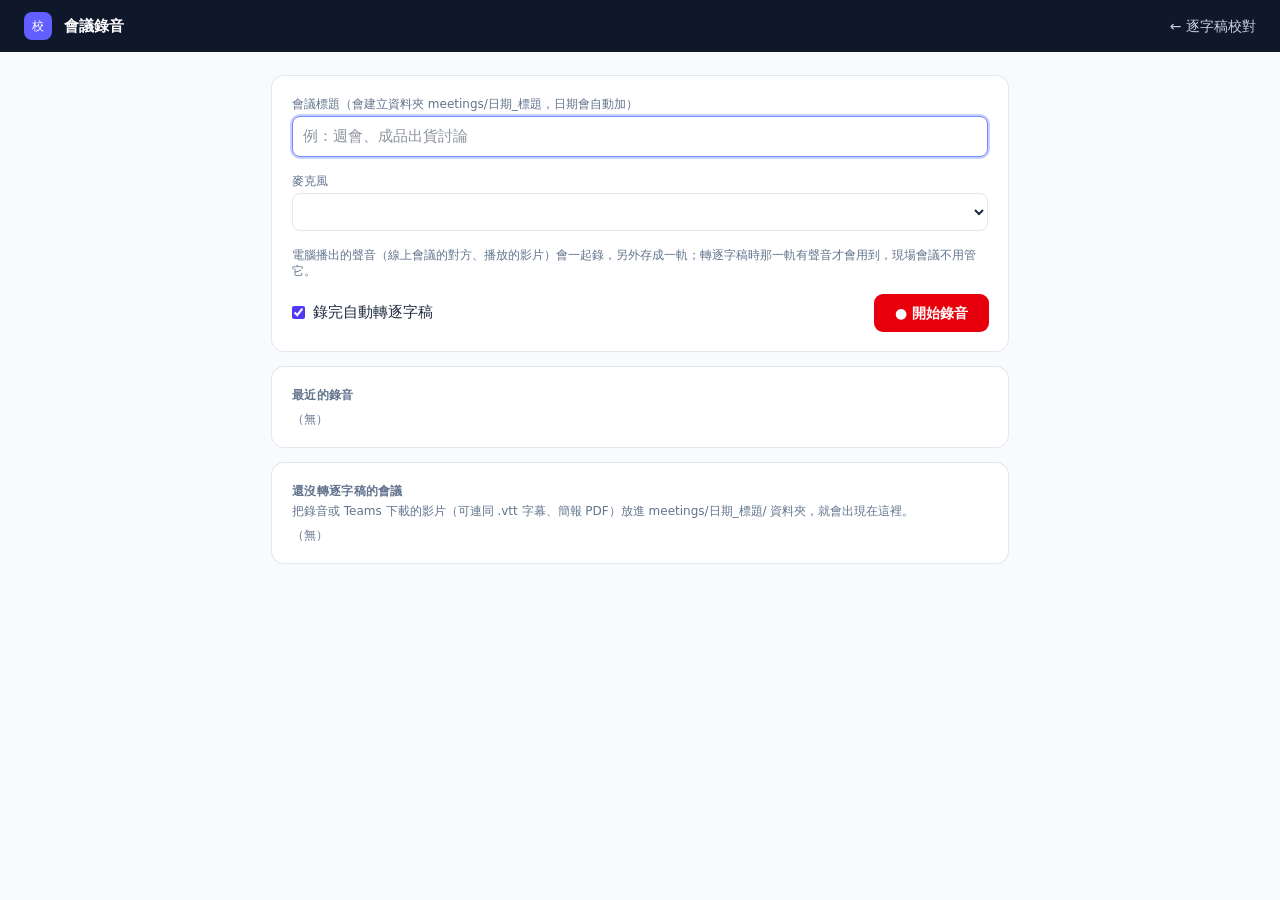
==== commit 00599120: "錄音改造：麥克風與電腦播出的聲音一律錄、分存兩軌，轉錄時才決定用不用 - 只留一條錄音路徑：拿掉 ffmpeg dshow 與「同時錄電腦播出的聲音」的勾選，每一場都由 soundcard 抓麥克風與" ====
--- a/static/record.html
+++ b/static/record.html
@@ -22,6 +22,8 @@
       <label for="device" class="muted mb-1 block">麥克風</label>
       <select id="device" class="field py-2"></select>
     </div>
+    <p class="muted">電腦播出的聲音（線上會議的對方、播放的影片）會一起錄，另外存成一軌；轉逐字稿時那一軌有聲音才會用到，現場會議不用管它。</p>
+    <div id="cant" class="hidden rounded-lg bg-orange-50 px-3 py-2.5 text-orange-800 ring-1 ring-orange-200">這台電腦不能錄音：需要 Windows 與 soundcard 套件（見 docs/install.md）。別處錄好的檔可以放進 meetings/ 的資料夾再轉逐字稿。</div>
     <div class="flex items-center gap-3">
       <label class="flex items-center gap-2"><input type="checkbox" id="auto" checked class="accent-indigo-600"> 錄完自動轉逐字稿</label>
       <button id="start" class="btn ml-auto bg-red-600 px-5 py-2 font-semibold text-white ring-red-600 hover:bg-red-500">● 開始錄音</button>
@@ -32,8 +34,9 @@
     <div class="flex items-center gap-2"><span class="size-3 animate-pulse rounded-full bg-red-500"></span><b id="curTitle"></b> <span id="curFolder" class="muted"></span></div>
     <div id="timer" class="text-5xl font-semibold tracking-wide tabular-nums">00:00:00</div>
     <div>
-      <div class="muted">音量 <span id="db">—</span></div>
+      <div class="muted">麥克風 <span id="db">—</span></div>
       <div class="mt-1.5 h-3.5 overflow-hidden rounded-full bg-slate-200"><div id="bar" class="h-full w-0 bg-emerald-500 transition-[width]"></div></div>
+      <div id="lbdb" class="muted mt-1.5"></div>
     </div>
     <div id="silent" class="rounded-lg bg-orange-50 px-3 py-2.5 text-orange-800 ring-1 ring-orange-200" style="display:none"></div>
     <div id="dead" class="rounded-lg bg-red-50 px-3 py-2.5 text-red-800 ring-1 ring-red-200" style="display:none"></div>
@@ -94,6 +97,7 @@
   try { renderInner(st); } catch (e) { console.error(e); $('#items').innerHTML = `<li class="muted">清單顯示失敗：${esc(e.message)}（可能需要重開 app.py）</li>`; }
 }
 function renderInner(st){
+  $('#cant').classList.toggle('hidden', st.can_record !== false);
   lastState = st;
   const r = st.recording;
   $('#idle').classList.toggle('hidden', !!r); $('#busy').classList.toggle('hidden', !r);
@@ -102,6 +106,10 @@
     $('#timer').textContent = hms(r.elapsed);
     const db = r.level_db;
     $('#db').textContent = db == null ? '—' : `${db} dB`;
+    // 電腦那一軌：現場會議本來就沒聲音，所以只顯示、不警告；線上會議時看這裡確認對方的聲音有收進來
+    $('#lbdb').textContent = r.loopback_db == null ? '電腦播出的聲音 —'
+      : `電腦播出的聲音：${r.loopback_db > -60 ? '有收到' : '目前沒聲音'}` + (r.loopback_sec ? `（這場累計 ${hms(r.loopback_sec)} 有聲音）` : '')
+        + (r.speakers === 0 && r.elapsed > 8 ? '　⚠ 找不到可以錄的喇叭' : '') + (r.notes ? '　' + r.notes.trim().split('\n').join('；') : '');
     $('#bar').style.width = db == null ? '0' : Math.max(0, Math.min(100, (db + 60) / 60 * 100)) + '%';
     const msg = levelAlert(db);
     $('#silent').textContent = msg; $('#silent').style.display = msg ? 'block' : 'none';
@@ -156,7 +164,8 @@
   try { render(await api('/api/rec/transcribe/' + encodeURIComponent(f), {})); } catch (err) { alertBox(err.message); }
 };
 $('#items').onclick = async e => { const f = e.target.dataset.fin; if (f) { e.target.disabled = true; render(await api('/api/rec/finalize/' + encodeURIComponent(f), {})); } };
-function alertBox(msg){ const el = $('#msg'); el.textContent = msg; el.style.display = 'block'; setTimeout(() => el.style.display = 'none', 5000); }
+// 錯誤要留著讓使用者看完或截圖，按 ✕ 才關
+function alertBox(msg){ const el = $('#msg'); el.innerHTML = `<button class="float-right ml-3 cursor-pointer" onclick="this.parentElement.style.display='none'">✕</button>${esc(msg)}`; el.style.display = 'block'; }
 loadDevices(); poll();
 </script>
 </body>
--- a/static/app.css
+++ b/static/app.css
@@ -1,2 +1,2 @@
 /*! tailwindcss v4.3.3 | MIT License | https://tailwindcss.com */
-@layer properties{@supports (((-webkit-hyphens:none)) and (not (margin-trim:inline))) or ((-moz-orient:inline) and (not (color:rgb(from red r g b)))){*,:before,:after,::backdrop{--tw-space-y-reverse:0;--tw-divide-y-reverse:0;--tw-border-style:solid;--tw-leading:initial;--tw-font-weight:initial;--tw-tracking:initial;--tw-ordinal:initial;--tw-slashed-zero:initial;--tw-numeric-figure:initial;--tw-numeric-spacing:initial;--tw-numeric-fraction:initial;--tw-shadow:0 0 #0000;--tw-shadow-color:initial;--tw-shadow-alpha:100%;--tw-inset-shadow:0 0 #0000;--tw-inset-shadow-color:initial;--tw-inset-shadow-alpha:100%;--tw-ring-color:initial;--tw-ring-shadow:0 0 #0000;--tw-inset-ring-color:initial;--tw-inset-ring-shadow:0 0 #0000;--tw-ring-inset:initial;--tw-ring-offset-width:0px;--tw-ring-offset-color:#fff;--tw-ring-offset-shadow:0 0 #0000;--tw-blur:initial;--tw-brightness:initial;--tw-contrast:initial;--tw-grayscale:initial;--tw-hue-rotate:initial;--tw-invert:initial;--tw-opacity:initial;--tw-saturate:initial;--tw-sepia:initial;--tw-drop-shadow:initial;--tw-drop-shadow-color:initial;--tw-drop-shadow-alpha:100%;--tw-drop-shadow-size:initial}}}@layer theme{:root,:host{--font-sans:system-ui, "Noto Sans TC", "Microsoft JhengHei", sans-serif;--font-mono:ui-monospace, SFMono-Regular, Menlo, Monaco, Consolas, "Liberation Mono", "Courier New", monospace;--color-red-50:oklch(97.1% .013 17.38);--color-red-200:oklch(88.5% .062 18.334);--color-red-400:oklch(70.4% .191 22.216);--color-red-500:oklch(63.7% .237 25.331);--color-red-600:oklch(57.7% .245 27.325);--color-red-800:oklch(44.4% .177 26.899);--color-orange-50:oklch(98% .016 73.684);--color-orange-200:oklch(90.1% .076 70.697);--color-orange-500:oklch(70.5% .213 47.604);--color-orange-700:oklch(55.3% .195 38.402);--color-orange-800:oklch(47% .157 37.304);--color-amber-50:oklch(98.7% .022 95.277);--color-amber-100:oklch(96.2% .059 95.617);--color-amber-200:oklch(92.4% .12 95.746);--color-amber-400:oklch(82.8% .189 84.429);--color-amber-500:oklch(76.9% .188 70.08);--color-amber-600:oklch(66.6% .179 58.318);--color-amber-700:oklch(55.5% .163 48.998);--color-lime-500:oklch(76.8% .233 130.85);--color-lime-700:oklch(53.2% .157 131.589);--color-emerald-50:oklch(97.9% .021 166.113);--color-emerald-200:oklch(90.5% .093 164.15);--color-emerald-400:oklch(76.5% .177 163.223);--color-emerald-500:oklch(69.6% .17 162.48);--color-emerald-600:oklch(59.6% .145 163.225);--color-emerald-700:oklch(50.8% .118 165.612);--color-teal-500:oklch(70.4% .14 182.503);--color-teal-700:oklch(51.1% .096 186.391);--color-sky-500:oklch(68.5% .169 237.323);--color-sky-700:oklch(50% .134 242.749);--color-indigo-50:oklch(96.2% .018 272.314);--color-indigo-100:oklch(93% .034 272.788);--color-indigo-200:oklch(87% .065 274.039);--color-indigo-300:oklch(78.5% .115 274.713);--color-indigo-400:oklch(67.3% .182 276.935);--color-indigo-500:oklch(58.5% .233 277.117);--color-indigo-600:oklch(51.1% .262 276.966);--color-indigo-700:oklch(45.7% .24 277.023);--color-violet-500:oklch(60.6% .25 292.717);--color-violet-700:oklch(49.1% .27 292.581);--color-fuchsia-500:oklch(66.7% .295 322.15);--color-fuchsia-700:oklch(51.8% .253 323.949);--color-rose-500:oklch(64.5% .246 16.439);--color-rose-700:oklch(51.4% .222 16.935);--color-slate-50:oklch(98.4% .003 247.858);--color-slate-100:oklch(96.8% .007 247.896);--color-slate-200:oklch(92.9% .013 255.508);--color-slate-300:oklch(86.9% .022 252.894);--color-slate-400:oklch(70.4% .04 256.788);--color-slate-500:oklch(55.4% .046 257.417);--color-slate-600:oklch(44.6% .043 257.281);--color-slate-700:oklch(37.2% .044 257.287);--color-slate-800:oklch(27.9% .041 260.031);--color-slate-900:oklch(20.8% .042 265.755);--color-white:#fff;--spacing:.25rem;--container-3xl:48rem;--container-4xl:56rem;--text-xs:.75rem;--text-xs--line-height:calc(1 / .75);--text-sm:.875rem;--text-sm--line-height:calc(1.25 / .875);--text-base:1rem;--text-base--line-height:calc(1.5 / 1);--text-lg:1.125rem;--text-lg--line-height:calc(1.75 / 1.125);--text-5xl:3rem;--text-5xl--line-height:1;--font-weight-normal:400;--font-weight-medium:500;--font-weight-semibold:600;--tracking-wide:.025em;--leading-relaxed:1.625;--radius-sm:.25rem;--radius-md:.375rem;--radius-lg:.5rem;--radius-xl:.75rem;--animate-pulse:pulse 2s cubic-bezier(.4, 0, .6, 1) infinite;--default-transition-duration:.15s;--default-transition-timing-function:cubic-bezier(.4, 0, .2, 1);--default-font-family:var(--font-sans);--default-mono-font-family:var(--font-mono)}}@layer base{*,:after,:before,::backdrop{box-sizing:border-box;border:0 solid;margin:0;padding:0}::file-selector-button{box-sizing:border-box;border:0 solid;margin:0;padding:0}html,:host{-webkit-text-size-adjust:100%;tab-size:4;line-height:1.5;font-family:var(--default-font-family,-apple-system, BlinkMacSystemFont, "Segoe UI", Roboto, "Helvetica Neue", "Noto Sans", Arial, sans-serif, "Apple Color Emoji", "Segoe UI Emoji", "Segoe UI Symbol", "Noto Color Emoji");font-feature-settings:var(--default-font-feature-settings,normal);font-variation-settings:var(--default-font-variation-settings,normal);-webkit-tap-highlight-color:transparent}hr{height:0;color:inherit;border-top-width:1px}abbr:where([title]){-webkit-text-decoration:underline dotted;text-decoration:underline dotted}h1,h2,h3,h4,h5,h6{font-size:inherit;font-weight:inherit}a{color:inherit;-webkit-text-decoration:inherit;-webkit-text-decoration:inherit;-webkit-text-decoration:inherit;text-decoration:inherit}b,strong{font-weight:bolder}code,kbd,samp,pre{font-family:var(--default-mono-font-family,ui-monospace, SFMono-Regular, Menlo, Monaco, Consolas, "Liberation Mono", "Courier New", monospace);font-feature-settings:var(--default-mono-font-feature-settings,normal);font-variation-settings:var(--default-mono-font-variation-settings,normal);font-size:1em}small{font-size:80%}sub,sup{vertical-align:baseline;font-size:75%;line-height:0;position:relative}sub{bottom:-.25em}sup{top:-.5em}table{text-indent:0;border-color:inherit;border-collapse:collapse}:-moz-focusring:where(:not(iframe)){outline:auto}progress{vertical-align:baseline}summary{display:list-item}ol,ul,menu{list-style:none}img,svg,video,canvas,audio,iframe,embed,object{vertical-align:middle;display:block}img,video{max-width:100%;height:auto}button,input,select,optgroup,textarea{font:inherit;font-feature-settings:inherit;font-variation-settings:inherit;letter-spacing:inherit;color:inherit;opacity:1;background-color:#0000;border-radius:0}::file-selector-button{font:inherit;font-feature-settings:inherit;font-variation-settings:inherit;letter-spacing:inherit;color:inherit;opacity:1;background-color:#0000;border-radius:0}:where(select:is([multiple],[size])) optgroup{font-weight:bolder}:where(select:is([multiple],[size])) optgroup option{padding-inline-start:20px}::file-selector-button{margin-inline-end:4px}::placeholder{opacity:1}@supports (not ((-webkit-appearance:-apple-pay-button))) or (contain-intrinsic-size:1px){::placeholder{color:currentColor}@supports (color:color-mix(in lab, red, red)){::placeholder{color:color-mix(in oklab, currentcolor 50%, transparent)}}}textarea{resize:vertical}::-webkit-search-decoration{-webkit-appearance:none}::-webkit-date-and-time-value{min-height:1lh;text-align:inherit}::-webkit-datetime-edit{display:inline-flex}::-webkit-datetime-edit-fields-wrapper{padding:0}::-webkit-datetime-edit{padding-block:0}::-webkit-datetime-edit-year-field{padding-block:0}::-webkit-datetime-edit-month-field{padding-block:0}::-webkit-datetime-edit-day-field{padding-block:0}::-webkit-datetime-edit-hour-field{padding-block:0}::-webkit-datetime-edit-minute-field{padding-block:0}::-webkit-datetime-edit-second-field{padding-block:0}::-webkit-datetime-edit-millisecond-field{padding-block:0}::-webkit-datetime-edit-meridiem-field{padding-block:0}::-webkit-calendar-picker-indicator{line-height:1}:-moz-ui-invalid{box-shadow:none}button,input:where([type=button],[type=reset],[type=submit]){appearance:button}::file-selector-button{appearance:button}::-webkit-inner-spin-button{height:auto}::-webkit-outer-spin-button{height:auto}[hidden]:where(:not([hidden=until-found])){display:none!important}}@layer components{.btn{cursor:pointer;justify-content:center;align-items:center;gap:calc(var(--spacing) * 1.5);border-radius:var(--radius-lg);background-color:var(--color-white);padding-inline:calc(var(--spacing) * 3);padding-block:calc(var(--spacing) * 1.5);font-size:var(--text-sm);line-height:var(--tw-leading,var(--text-sm--line-height));color:var(--color-slate-700);--tw-ring-shadow:var(--tw-ring-inset,) 0 0 0 calc(1px + var(--tw-ring-offset-width)) var(--tw-ring-color,currentcolor);box-shadow:var(--tw-inset-shadow), var(--tw-inset-ring-shadow), var(--tw-ring-offset-shadow), var(--tw-ring-shadow), var(--tw-shadow);--tw-ring-color:var(--color-slate-200);display:inline-flex}@media (hover:hover){.btn:hover{background-color:var(--color-slate-50)}}.btn:disabled{cursor:default;opacity:.5}.btn-primary{background-color:var(--color-indigo-600);--tw-font-weight:var(--font-weight-medium);font-weight:var(--font-weight-medium);color:var(--color-white);--tw-ring-color:var(--color-indigo-600)}@media (hover:hover){.btn-primary:hover{background-color:var(--color-indigo-500)}}.btn-xs{border-radius:var(--radius-md);padding-inline:calc(var(--spacing) * 2);padding-block:calc(var(--spacing) * .5);font-size:var(--text-xs);line-height:var(--tw-leading,var(--text-xs--line-height))}.link{cursor:pointer;color:var(--color-indigo-600)}@media (hover:hover){.link:hover{text-decoration-line:underline}}.muted{font-size:var(--text-xs);line-height:var(--tw-leading,var(--text-xs--line-height));color:var(--color-slate-500)}.field{border-radius:var(--radius-lg);border-style:var(--tw-border-style);border-width:1px;border-color:var(--color-slate-200);background-color:var(--color-white);width:100%;padding-inline:calc(var(--spacing) * 2.5);padding-block:calc(var(--spacing) * 1.5)}.field:focus{border-color:var(--color-indigo-400);--tw-ring-shadow:var(--tw-ring-inset,) 0 0 0 calc(2px + var(--tw-ring-offset-width)) var(--tw-ring-color,currentcolor);box-shadow:var(--tw-inset-shadow), var(--tw-inset-ring-shadow), var(--tw-ring-offset-shadow), var(--tw-ring-shadow), var(--tw-shadow);--tw-ring-color:var(--color-indigo-200);--tw-outline-style:none;outline-style:none}.card{border-radius:var(--radius-xl);background-color:var(--color-white);padding:calc(var(--spacing) * 3);--tw-ring-shadow:var(--tw-ring-inset,) 0 0 0 calc(1px + var(--tw-ring-offset-width)) var(--tw-ring-color,currentcolor);box-shadow:var(--tw-inset-shadow), var(--tw-inset-ring-shadow), var(--tw-ring-offset-shadow), var(--tw-ring-shadow), var(--tw-shadow);--tw-ring-color:var(--color-slate-200)}.section-title{font-size:var(--text-xs);line-height:var(--tw-leading,var(--text-xs--line-height));--tw-font-weight:var(--font-weight-semibold);font-weight:var(--font-weight-semibold);--tw-tracking:var(--tracking-wide);letter-spacing:var(--tracking-wide);color:var(--color-slate-500)}.tab{cursor:pointer;border-bottom-style:var(--tw-border-style);padding-bottom:calc(var(--spacing) * 2);white-space:nowrap;color:var(--color-slate-500);border-color:#0000;border-bottom-width:2px}@media (hover:hover){.tab:hover{color:var(--color-slate-800)}}.tab.on{border-color:var(--color-indigo-600);--tw-font-weight:var(--font-weight-medium);font-weight:var(--font-weight-medium);color:var(--color-indigo-600)}.row{gap:calc(var(--spacing) * 3);border-left-style:var(--tw-border-style);padding-inline:calc(var(--spacing) * 5);padding-block:calc(var(--spacing) * 3);border-left-width:4px;border-left-color:#0000;grid-template-columns:3.5rem 1fr;display:grid}.row.accepted{border-left-color:var(--color-emerald-500)}.row.edited{border-left-color:var(--color-indigo-500)}.row.suspect.pending{border-left-color:var(--color-amber-400)}.row.focus{background-color:#eef2ff99}@supports (color:color-mix(in lab, red, red)){.row.focus{background-color:color-mix(in oklab, var(--color-indigo-50) 60%, transparent)}}.row.focus{--tw-ring-shadow:var(--tw-ring-inset,) 0 0 0 calc(2px + var(--tw-ring-offset-width)) var(--tw-ring-color,currentcolor);box-shadow:var(--tw-inset-shadow), var(--tw-inset-ring-shadow), var(--tw-ring-offset-shadow), var(--tw-ring-shadow), var(--tw-shadow);--tw-ring-color:var(--color-indigo-200);--tw-ring-inset:inset}.row .time{cursor:pointer;padding-top:calc(var(--spacing) * 1.5);color:var(--color-slate-400);--tw-numeric-spacing:tabular-nums;font-variant-numeric:var(--tw-ordinal,) var(--tw-slashed-zero,) var(--tw-numeric-figure,) var(--tw-numeric-spacing,) var(--tw-numeric-fraction,)}@media (hover:hover){.row .time:hover{color:var(--color-indigo-600)}}.row.playing .time{--tw-font-weight:var(--font-weight-semibold);font-weight:var(--font-weight-semibold);color:var(--color-indigo-600)}.row textarea{field-sizing:content;min-height:calc(var(--spacing) * 8);resize:none;border-radius:var(--radius-lg);border-style:var(--tw-border-style);width:100%;padding-inline:calc(var(--spacing) * 2);padding-block:var(--spacing);--tw-leading:var(--leading-relaxed);line-height:var(--leading-relaxed);background-color:#0000;border-width:1px;border-color:#0000;overflow:hidden}.row textarea:focus{--tw-outline-style:none;outline-style:none}.row.focus textarea,.row textarea:focus{border-color:var(--color-indigo-300);background-color:var(--color-white)}.row .actions{margin-top:calc(var(--spacing) * 2);align-items:center;gap:calc(var(--spacing) * 1.5);flex-wrap:wrap;display:none}.row:hover .actions,.row.focus .actions{display:flex}.sub{margin-top:var(--spacing);padding-inline:calc(var(--spacing) * 2);font-size:var(--text-xs);line-height:var(--tw-leading,var(--text-xs--line-height));white-space:pre-wrap;color:var(--color-slate-500)}.sub.orig{color:var(--color-slate-400);text-decoration-line:line-through;-webkit-text-decoration-color:var(--color-slate-300);-webkit-text-decoration-color:var(--color-slate-300);text-decoration-color:var(--color-slate-300)}.fix{margin-top:calc(var(--spacing) * 1.5);align-items:center;gap:calc(var(--spacing) * 2);padding-inline:calc(var(--spacing) * 2);font-size:var(--text-xs);line-height:var(--tw-leading,var(--text-xs--line-height));flex-wrap:wrap;display:flex}.fix .pair{border-radius:var(--radius-md);background-color:var(--color-amber-50);padding-inline:calc(var(--spacing) * 1.5);padding-block:calc(var(--spacing) * .5);--tw-ring-shadow:var(--tw-ring-inset,) 0 0 0 calc(1px + var(--tw-ring-offset-width)) var(--tw-ring-color,currentcolor);box-shadow:var(--tw-inset-shadow), var(--tw-inset-ring-shadow), var(--tw-ring-offset-shadow), var(--tw-ring-shadow), var(--tw-shadow);--tw-ring-color:var(--color-amber-200)}.fix del{color:var(--color-red-600)}.fix ins{--tw-font-weight:var(--font-weight-semibold);font-weight:var(--font-weight-semibold);color:var(--color-emerald-700);text-decoration-line:none}.sug{margin-top:calc(var(--spacing) * 2);align-items:center;gap:calc(var(--spacing) * 2);border-radius:var(--radius-lg);background-color:var(--color-indigo-50);padding-inline:calc(var(--spacing) * 2.5);padding-block:calc(var(--spacing) * 2);--tw-ring-shadow:var(--tw-ring-inset,) 0 0 0 calc(1px + var(--tw-ring-offset-width)) var(--tw-ring-color,currentcolor);box-shadow:var(--tw-inset-shadow), var(--tw-inset-ring-shadow), var(--tw-ring-offset-shadow), var(--tw-ring-shadow), var(--tw-shadow);--tw-ring-color:var(--color-indigo-100);flex-wrap:wrap;display:flex}.shot{margin-bottom:calc(var(--spacing) * 2);align-items:flex-start;gap:calc(var(--spacing) * 3);padding-inline:calc(var(--spacing) * 2);font-size:var(--text-xs);line-height:var(--tw-leading,var(--text-xs--line-height));color:var(--color-slate-500);display:flex}.shot img{width:calc(var(--spacing) * 52);cursor:zoom-in;border-radius:var(--radius-lg);--tw-ring-shadow:var(--tw-ring-inset,) 0 0 0 calc(1px + var(--tw-ring-offset-width)) var(--tw-ring-color,currentcolor);box-shadow:var(--tw-inset-shadow), var(--tw-inset-ring-shadow), var(--tw-ring-offset-shadow), var(--tw-ring-shadow), var(--tw-shadow);--tw-ring-color:var(--color-slate-200);display:block}.sr{cursor:pointer;border-radius:var(--radius-md);padding-inline:calc(var(--spacing) * 2);padding-block:var(--spacing)}@media (hover:hover){.sr:hover{background-color:var(--color-slate-100)}}mark{border-radius:var(--radius-sm);background-color:var(--color-amber-200);padding-inline:calc(var(--spacing) * .5);color:inherit}.notes h2{margin-top:var(--spacing);margin-bottom:calc(var(--spacing) * 2);font-size:var(--text-base);line-height:var(--tw-leading,var(--text-base--line-height));--tw-font-weight:var(--font-weight-semibold);font-weight:var(--font-weight-semibold);color:var(--color-slate-900)}.notes h3{margin-top:calc(var(--spacing) * 4);margin-bottom:var(--spacing);font-size:var(--text-sm);line-height:var(--tw-leading,var(--text-sm--line-height));--tw-font-weight:var(--font-weight-semibold);font-weight:var(--font-weight-semibold);color:var(--color-slate-800)}.notes p{--tw-leading:var(--leading-relaxed);line-height:var(--leading-relaxed)}.notes ul{margin-block:var(--spacing);list-style-type:disc}:where(.notes ul>:not(:last-child)){--tw-space-y-reverse:0;margin-block-start:calc(var(--spacing) * var(--tw-space-y-reverse));margin-block-end:calc(var(--spacing) * calc(1 - var(--tw-space-y-reverse)))}.notes ul{padding-left:calc(var(--spacing) * 5)}.notes table{border-collapse:collapse;width:100%;font-size:var(--text-xs);line-height:var(--tw-leading,var(--text-xs--line-height))}.notes td,.notes th{border-style:var(--tw-border-style);border-width:1px;border-color:var(--color-slate-200);padding-inline:calc(var(--spacing) * 1.5);padding-block:var(--spacing);text-align:left;vertical-align:top}.notes .nw{white-space:nowrap}.notes .kv{color:var(--color-slate-500)}.notes .ts{margin-right:var(--spacing);cursor:pointer;white-space:nowrap;color:var(--color-indigo-600);--tw-numeric-spacing:tabular-nums;font-variant-numeric:var(--tw-ordinal,) var(--tw-slashed-zero,) var(--tw-numeric-figure,) var(--tw-numeric-spacing,) var(--tw-numeric-fraction,)}@media (hover:hover){.notes .ts:hover{text-decoration-line:underline}}.notes textarea{margin-top:var(--spacing);border-radius:var(--radius-lg);border-style:var(--tw-border-style);border-width:1px;border-color:var(--color-slate-200);background-color:var(--color-white);width:100%;padding-inline:calc(var(--spacing) * 2.5);padding-block:calc(var(--spacing) * 1.5)}.notes textarea:focus{border-color:var(--color-indigo-400);--tw-ring-shadow:var(--tw-ring-inset,) 0 0 0 calc(2px + var(--tw-ring-offset-width)) var(--tw-ring-color,currentcolor);box-shadow:var(--tw-inset-shadow), var(--tw-inset-ring-shadow), var(--tw-ring-offset-shadow), var(--tw-ring-shadow), var(--tw-shadow);--tw-ring-color:var(--color-indigo-200);--tw-outline-style:none;outline-style:none}kbd{border-style:var(--tw-border-style);border-width:1px;border-color:var(--color-slate-300);background-color:var(--color-slate-50);padding-inline:var(--spacing);color:var(--color-slate-600);border-radius:.25rem;font-size:11px}}@layer utilities{.pointer-events-none{pointer-events:none}.absolute{position:absolute}.fixed{position:fixed}.relative{position:relative}.sticky{position:sticky}.top-0{top:0}.right-6{right:calc(var(--spacing) * 6)}.bottom-16{bottom:calc(var(--spacing) * 16)}.left-full{left:100%}.z-10{z-index:10}.z-30{z-index:30}.z-40{z-index:40}.mx-auto{margin-inline:auto}.my-2{margin-block:calc(var(--spacing) * 2)}.mt-0\.5{margin-top:calc(var(--spacing) * .5)}.mt-1{margin-top:var(--spacing)}.mt-1\.5{margin-top:calc(var(--spacing) * 1.5)}.mt-2{margin-top:calc(var(--spacing) * 2)}.mt-3{margin-top:calc(var(--spacing) * 3)}.mt-4{margin-top:calc(var(--spacing) * 4)}.mr-2{margin-right:calc(var(--spacing) * 2)}.mb-0\.5{margin-bottom:calc(var(--spacing) * .5)}.mb-1{margin-bottom:var(--spacing)}.ml-0\.5{margin-left:calc(var(--spacing) * .5)}.ml-1{margin-left:var(--spacing)}.ml-2{margin-left:calc(var(--spacing) * 2)}.ml-auto{margin-left:auto}.block{display:block}.flex{display:flex}.grid{display:grid}.hidden{display:none}.size-2\.5{width:calc(var(--spacing) * 2.5);height:calc(var(--spacing) * 2.5)}.size-3{width:calc(var(--spacing) * 3);height:calc(var(--spacing) * 3)}.size-7{width:calc(var(--spacing) * 7);height:calc(var(--spacing) * 7)}.h-1{height:var(--spacing)}.h-1\.5{height:calc(var(--spacing) * 1.5)}.h-3\.5{height:calc(var(--spacing) * 3.5)}.h-9{height:calc(var(--spacing) * 9)}.h-full{height:100%}.h-screen{height:100vh}.max-h-\[80vh\]{max-height:80vh}.min-h-0{min-height:0}.min-h-screen{min-height:100vh}.w-0{width:0}.w-40{width:calc(var(--spacing) * 40)}.w-56{width:calc(var(--spacing) * 56)}.w-\[36rem\]{width:36rem}.w-full{width:100%}.max-w-3xl{max-width:var(--container-3xl)}.max-w-4xl{max-width:var(--container-4xl)}.min-w-0{min-width:0}.flex-1{flex:1}.shrink-0{flex-shrink:0}.animate-pulse{animation:var(--animate-pulse)}.cursor-pointer{cursor:pointer}.list-disc{list-style-type:disc}.grid-cols-\[15rem_1fr_21rem\]{grid-template-columns:15rem 1fr 21rem}.flex-col{flex-direction:column}.flex-wrap{flex-wrap:wrap}.place-items-center{place-items:center}.items-baseline{align-items:baseline}.items-center{align-items:center}.justify-between{justify-content:space-between}.gap-1\.5{gap:calc(var(--spacing) * 1.5)}.gap-2{gap:calc(var(--spacing) * 2)}.gap-3{gap:calc(var(--spacing) * 3)}.gap-4{gap:calc(var(--spacing) * 4)}.gap-5{gap:calc(var(--spacing) * 5)}:where(.space-y-0\.5>:not(:last-child)){--tw-space-y-reverse:0;margin-block-start:calc(calc(var(--spacing) * .5) * var(--tw-space-y-reverse));margin-block-end:calc(calc(var(--spacing) * .5) * calc(1 - var(--tw-space-y-reverse)))}:where(.space-y-1>:not(:last-child)){--tw-space-y-reverse:0;margin-block-start:calc(var(--spacing) * var(--tw-space-y-reverse));margin-block-end:calc(var(--spacing) * calc(1 - var(--tw-space-y-reverse)))}:where(.space-y-2>:not(:last-child)){--tw-space-y-reverse:0;margin-block-start:calc(calc(var(--spacing) * 2) * var(--tw-space-y-reverse));margin-block-end:calc(calc(var(--spacing) * 2) * calc(1 - var(--tw-space-y-reverse)))}:where(.space-y-3>:not(:last-child)){--tw-space-y-reverse:0;margin-block-start:calc(calc(var(--spacing) * 3) * var(--tw-space-y-reverse));margin-block-end:calc(calc(var(--spacing) * 3) * calc(1 - var(--tw-space-y-reverse)))}:where(.space-y-4>:not(:last-child)){--tw-space-y-reverse:0;margin-block-start:calc(calc(var(--spacing) * 4) * var(--tw-space-y-reverse));margin-block-end:calc(calc(var(--spacing) * 4) * calc(1 - var(--tw-space-y-reverse)))}:where(.divide-y>:not(:last-child)){--tw-divide-y-reverse:0;border-bottom-style:var(--tw-border-style);border-top-style:var(--tw-border-style);border-top-width:calc(1px * var(--tw-divide-y-reverse));border-bottom-width:calc(1px * calc(1 - var(--tw-divide-y-reverse)))}:where(.divide-slate-200>:not(:last-child)){border-color:var(--color-slate-200)}.truncate{text-overflow:ellipsis;white-space:nowrap;overflow:hidden}.overflow-auto{overflow:auto}.overflow-hidden{overflow:hidden}.overflow-x-auto{overflow-x:auto}.rounded{border-radius:.25rem}.rounded-full{border-radius:3.40282e38px}.rounded-lg{border-radius:var(--radius-lg)}.rounded-md{border-radius:var(--radius-md)}.rounded-xl{border-radius:var(--radius-xl)}.border-t{border-top-style:var(--tw-border-style);border-top-width:1px}.border-b{border-bottom-style:var(--tw-border-style);border-bottom-width:1px}.border-l{border-left-style:var(--tw-border-style);border-left-width:1px}.border-slate-100{border-color:var(--color-slate-100)}.border-slate-200{border-color:var(--color-slate-200)}.border-slate-800{border-color:var(--color-slate-800)}.bg-amber-100{background-color:var(--color-amber-100)}.bg-amber-500{background-color:var(--color-amber-500)}.bg-emerald-50{background-color:var(--color-emerald-50)}.bg-emerald-400{background-color:var(--color-emerald-400)}.bg-emerald-500{background-color:var(--color-emerald-500)}.bg-emerald-600{background-color:var(--color-emerald-600)}.bg-fuchsia-500{background-color:var(--color-fuchsia-500)}.bg-indigo-50{background-color:var(--color-indigo-50)}.bg-indigo-100{background-color:var(--color-indigo-100)}.bg-indigo-500{background-color:var(--color-indigo-500)}.bg-lime-500{background-color:var(--color-lime-500)}.bg-orange-50{background-color:var(--color-orange-50)}.bg-orange-500{background-color:var(--color-orange-500)}.bg-red-50{background-color:var(--color-red-50)}.bg-red-500{background-color:var(--color-red-500)}.bg-red-600{background-color:var(--color-red-600)}.bg-rose-500{background-color:var(--color-rose-500)}.bg-sky-500{background-color:var(--color-sky-500)}.bg-slate-50{background-color:var(--color-slate-50)}.bg-slate-200{background-color:var(--color-slate-200)}.bg-slate-700{background-color:var(--color-slate-700)}.bg-slate-800{background-color:var(--color-slate-800)}.bg-slate-900{background-color:var(--color-slate-900)}.bg-slate-900\/90{background-color:#0f172be6}@supports (color:color-mix(in lab, red, red)){.bg-slate-900\/90{background-color:color-mix(in oklab, var(--color-slate-900) 90%, transparent)}}.bg-teal-500{background-color:var(--color-teal-500)}.bg-violet-500{background-color:var(--color-violet-500)}.bg-white{background-color:var(--color-white)}.p-2{padding:calc(var(--spacing) * 2)}.p-2\.5{padding:calc(var(--spacing) * 2.5)}.p-3{padding:calc(var(--spacing) * 3)}.p-4{padding:calc(var(--spacing) * 4)}.p-5{padding:calc(var(--spacing) * 5)}.p-6{padding:calc(var(--spacing) * 6)}.px-1{padding-inline:var(--spacing)}.px-1\.5{padding-inline:calc(var(--spacing) * 1.5)}.px-2{padding-inline:calc(var(--spacing) * 2)}.px-3{padding-inline:calc(var(--spacing) * 3)}.px-4{padding-inline:calc(var(--spacing) * 4)}.px-5{padding-inline:calc(var(--spacing) * 5)}.px-6{padding-inline:calc(var(--spacing) * 6)}.py-0\.5{padding-block:calc(var(--spacing) * .5)}.py-1{padding-block:var(--spacing)}.py-1\.5{padding-block:calc(var(--spacing) * 1.5)}.py-2{padding-block:calc(var(--spacing) * 2)}.py-2\.5{padding-block:calc(var(--spacing) * 2.5)}.py-3{padding-block:calc(var(--spacing) * 3)}.py-4{padding-block:calc(var(--spacing) * 4)}.py-6{padding-block:calc(var(--spacing) * 6)}.pt-1{padding-top:var(--spacing)}.pt-3{padding-top:calc(var(--spacing) * 3)}.pt-4{padding-top:calc(var(--spacing) * 4)}.pb-3{padding-bottom:calc(var(--spacing) * 3)}.pl-5{padding-left:calc(var(--spacing) * 5)}.text-center{text-align:center}.text-5xl{font-size:var(--text-5xl);line-height:var(--tw-leading,var(--text-5xl--line-height))}.text-lg{font-size:var(--text-lg);line-height:var(--tw-leading,var(--text-lg--line-height))}.text-sm{font-size:var(--text-sm);line-height:var(--tw-leading,var(--text-sm--line-height))}.text-xs{font-size:var(--text-xs);line-height:var(--tw-leading,var(--text-xs--line-height))}.text-\[15px\]{font-size:15px}.leading-relaxed{--tw-leading:var(--leading-relaxed);line-height:var(--leading-relaxed)}.font-medium{--tw-font-weight:var(--font-weight-medium);font-weight:var(--font-weight-medium)}.font-normal{--tw-font-weight:var(--font-weight-normal);font-weight:var(--font-weight-normal)}.font-semibold{--tw-font-weight:var(--font-weight-semibold);font-weight:var(--font-weight-semibold)}.tracking-wide{--tw-tracking:var(--tracking-wide);letter-spacing:var(--tracking-wide)}.whitespace-nowrap{white-space:nowrap}.whitespace-pre-wrap{white-space:pre-wrap}.text-amber-400{color:var(--color-amber-400)}.text-amber-600{color:var(--color-amber-600)}.text-amber-700{color:var(--color-amber-700)}.text-emerald-600{color:var(--color-emerald-600)}.text-emerald-700{color:var(--color-emerald-700)}.text-fuchsia-700{color:var(--color-fuchsia-700)}.text-indigo-600{color:var(--color-indigo-600)}.text-indigo-700{color:var(--color-indigo-700)}.text-lime-700{color:var(--color-lime-700)}.text-orange-700{color:var(--color-orange-700)}.text-orange-800{color:var(--color-orange-800)}.text-red-400{color:var(--color-red-400)}.text-red-800{color:var(--color-red-800)}.text-rose-700{color:var(--color-rose-700)}.text-sky-700{color:var(--color-sky-700)}.text-slate-200{color:var(--color-slate-200)}.text-slate-300{color:var(--color-slate-300)}.text-slate-400{color:var(--color-slate-400)}.text-slate-500{color:var(--color-slate-500)}.text-slate-600{color:var(--color-slate-600)}.text-slate-700{color:var(--color-slate-700)}.text-slate-800{color:var(--color-slate-800)}.text-slate-900{color:var(--color-slate-900)}.text-teal-700{color:var(--color-teal-700)}.text-violet-700{color:var(--color-violet-700)}.text-white{color:var(--color-white)}.tabular-nums{--tw-numeric-spacing:tabular-nums;font-variant-numeric:var(--tw-ordinal,) var(--tw-slashed-zero,) var(--tw-numeric-figure,) var(--tw-numeric-spacing,) var(--tw-numeric-fraction,)}.antialiased{-webkit-font-smoothing:antialiased;-moz-osx-font-smoothing:grayscale}.accent-indigo-600{accent-color:var(--color-indigo-600)}.opacity-0{opacity:0}.shadow-2xl{--tw-shadow:0 25px 50px -12px var(--tw-shadow-color,#00000040);box-shadow:var(--tw-inset-shadow), var(--tw-inset-ring-shadow), var(--tw-ring-offset-shadow), var(--tw-ring-shadow), var(--tw-shadow)}.ring-1{--tw-ring-shadow:var(--tw-ring-inset,) 0 0 0 calc(1px + var(--tw-ring-offset-width)) var(--tw-ring-color,currentcolor);box-shadow:var(--tw-inset-shadow), var(--tw-inset-ring-shadow), var(--tw-ring-offset-shadow), var(--tw-ring-shadow), var(--tw-shadow)}.ring-emerald-200{--tw-ring-color:var(--color-emerald-200)}.ring-emerald-600{--tw-ring-color:var(--color-emerald-600)}.ring-orange-200{--tw-ring-color:var(--color-orange-200)}.ring-red-200{--tw-ring-color:var(--color-red-200)}.ring-red-600{--tw-ring-color:var(--color-red-600)}.ring-slate-200{--tw-ring-color:var(--color-slate-200)}.filter{filter:var(--tw-blur,) var(--tw-brightness,) var(--tw-contrast,) var(--tw-grayscale,) var(--tw-hue-rotate,) var(--tw-invert,) var(--tw-saturate,) var(--tw-sepia,) var(--tw-drop-shadow,)}.transition-\[width\]{transition-property:width;transition-timing-function:var(--tw-ease,var(--default-transition-timing-function));transition-duration:var(--tw-duration,var(--default-transition-duration))}.transition-opacity{transition-property:opacity;transition-timing-function:var(--tw-ease,var(--default-transition-timing-function));transition-duration:var(--tw-duration,var(--default-transition-duration))}.placeholder\:text-slate-500::placeholder{color:var(--color-slate-500)}.last\:border-0:last-child{border-style:var(--tw-border-style);border-width:0}@media (hover:hover){.hover\:bg-emerald-500:hover{background-color:var(--color-emerald-500)}.hover\:bg-red-500:hover{background-color:var(--color-red-500)}.hover\:bg-slate-600:hover{background-color:var(--color-slate-600)}.hover\:bg-slate-800:hover{background-color:var(--color-slate-800)}.hover\:text-white:hover{color:var(--color-white)}}.focus\:ring-2:focus{--tw-ring-shadow:var(--tw-ring-inset,) 0 0 0 calc(2px + var(--tw-ring-offset-width)) var(--tw-ring-color,currentcolor);box-shadow:var(--tw-inset-shadow), var(--tw-inset-ring-shadow), var(--tw-ring-offset-shadow), var(--tw-ring-shadow), var(--tw-shadow)}.focus\:ring-indigo-400:focus{--tw-ring-color:var(--color-indigo-400)}.focus\:outline-none:focus{--tw-outline-style:none;outline-style:none}.disabled\:opacity-60:disabled{opacity:.6}@media (min-width:96rem){.\32 xl\:grid-cols-\[16rem_1fr_24rem\]{grid-template-columns:16rem 1fr 24rem}}}@property --tw-space-y-reverse{syntax:"*";inherits:false;initial-value:0}@property --tw-divide-y-reverse{syntax:"*";inherits:false;initial-value:0}@property --tw-border-style{syntax:"*";inherits:false;initial-value:solid}@property --tw-leading{syntax:"*";inherits:false}@property --tw-font-weight{syntax:"*";inherits:false}@property --tw-tracking{syntax:"*";inherits:false}@property --tw-ordinal{syntax:"*";inherits:false}@property --tw-slashed-zero{syntax:"*";inherits:false}@property --tw-numeric-figure{syntax:"*";inherits:false}@property --tw-numeric-spacing{syntax:"*";inherits:false}@property --tw-numeric-fraction{syntax:"*";inherits:false}@property --tw-shadow{syntax:"*";inherits:false;initial-value:0 0 #0000}@property --tw-shadow-color{syntax:"*";inherits:false}@property --tw-shadow-alpha{syntax:"<percentage>";inherits:false;initial-value:100%}@property --tw-inset-shadow{syntax:"*";inherits:false;initial-value:0 0 #0000}@property --tw-inset-shadow-color{syntax:"*";inherits:false}@property --tw-inset-shadow-alpha{syntax:"<percentage>";inherits:false;initial-value:100%}@property --tw-ring-color{syntax:"*";inherits:false}@property --tw-ring-shadow{syntax:"*";inherits:false;initial-value:0 0 #0000}@property --tw-inset-ring-color{syntax:"*";inherits:false}@property --tw-inset-ring-shadow{syntax:"*";inherits:false;initial-value:0 0 #0000}@property --tw-ring-inset{syntax:"*";inherits:false}@property --tw-ring-offset-width{syntax:"<length>";inherits:false;initial-value:0}@property --tw-ring-offset-color{syntax:"*";inherits:false;initial-value:#fff}@property --tw-ring-offset-shadow{syntax:"*";inherits:false;initial-value:0 0 #0000}@property --tw-blur{syntax:"*";inherits:false}@property --tw-brightness{syntax:"*";inherits:false}@property --tw-contrast{syntax:"*";inherits:false}@property --tw-grayscale{syntax:"*";inherits:false}@property --tw-hue-rotate{syntax:"*";inherits:false}@property --tw-invert{syntax:"*";inherits:false}@property --tw-opacity{syntax:"*";inherits:false}@property --tw-saturate{syntax:"*";inherits:false}@property --tw-sepia{syntax:"*";inherits:false}@property --tw-drop-shadow{syntax:"*";inherits:false}@property --tw-drop-shadow-color{syntax:"*";inherits:false}@property --tw-drop-shadow-alpha{syntax:"<percentage>";inherits:false;initial-value:100%}@property --tw-drop-shadow-size{syntax:"*";inherits:false}@keyframes pulse{50%{opacity:.5}}+@layer properties{@supports (((-webkit-hyphens:none)) and (not (margin-trim:inline))) or ((-moz-orient:inline) and (not (color:rgb(from red r g b)))){*,:before,:after,::backdrop{--tw-space-y-reverse:0;--tw-divide-y-reverse:0;--tw-border-style:solid;--tw-leading:initial;--tw-font-weight:initial;--tw-tracking:initial;--tw-ordinal:initial;--tw-slashed-zero:initial;--tw-numeric-figure:initial;--tw-numeric-spacing:initial;--tw-numeric-fraction:initial;--tw-shadow:0 0 #0000;--tw-shadow-color:initial;--tw-shadow-alpha:100%;--tw-inset-shadow:0 0 #0000;--tw-inset-shadow-color:initial;--tw-inset-shadow-alpha:100%;--tw-ring-color:initial;--tw-ring-shadow:0 0 #0000;--tw-inset-ring-color:initial;--tw-inset-ring-shadow:0 0 #0000;--tw-ring-inset:initial;--tw-ring-offset-width:0px;--tw-ring-offset-color:#fff;--tw-ring-offset-shadow:0 0 #0000;--tw-blur:initial;--tw-brightness:initial;--tw-contrast:initial;--tw-grayscale:initial;--tw-hue-rotate:initial;--tw-invert:initial;--tw-opacity:initial;--tw-saturate:initial;--tw-sepia:initial;--tw-drop-shadow:initial;--tw-drop-shadow-color:initial;--tw-drop-shadow-alpha:100%;--tw-drop-shadow-size:initial}}}@layer theme{:root,:host{--font-sans:system-ui, "Noto Sans TC", "Microsoft JhengHei", sans-serif;--font-mono:ui-monospace, SFMono-Regular, Menlo, Monaco, Consolas, "Liberation Mono", "Courier New", monospace;--color-red-50:oklch(97.1% .013 17.38);--color-red-200:oklch(88.5% .062 18.334);--color-red-400:oklch(70.4% .191 22.216);--color-red-500:oklch(63.7% .237 25.331);--color-red-600:oklch(57.7% .245 27.325);--color-red-800:oklch(44.4% .177 26.899);--color-orange-50:oklch(98% .016 73.684);--color-orange-200:oklch(90.1% .076 70.697);--color-orange-500:oklch(70.5% .213 47.604);--color-orange-700:oklch(55.3% .195 38.402);--color-orange-800:oklch(47% .157 37.304);--color-amber-50:oklch(98.7% .022 95.277);--color-amber-100:oklch(96.2% .059 95.617);--color-amber-200:oklch(92.4% .12 95.746);--color-amber-400:oklch(82.8% .189 84.429);--color-amber-500:oklch(76.9% .188 70.08);--color-amber-600:oklch(66.6% .179 58.318);--color-amber-700:oklch(55.5% .163 48.998);--color-lime-500:oklch(76.8% .233 130.85);--color-lime-700:oklch(53.2% .157 131.589);--color-emerald-50:oklch(97.9% .021 166.113);--color-emerald-200:oklch(90.5% .093 164.15);--color-emerald-400:oklch(76.5% .177 163.223);--color-emerald-500:oklch(69.6% .17 162.48);--color-emerald-600:oklch(59.6% .145 163.225);--color-emerald-700:oklch(50.8% .118 165.612);--color-teal-500:oklch(70.4% .14 182.503);--color-teal-700:oklch(51.1% .096 186.391);--color-sky-500:oklch(68.5% .169 237.323);--color-sky-700:oklch(50% .134 242.749);--color-indigo-50:oklch(96.2% .018 272.314);--color-indigo-100:oklch(93% .034 272.788);--color-indigo-200:oklch(87% .065 274.039);--color-indigo-300:oklch(78.5% .115 274.713);--color-indigo-400:oklch(67.3% .182 276.935);--color-indigo-500:oklch(58.5% .233 277.117);--color-indigo-600:oklch(51.1% .262 276.966);--color-indigo-700:oklch(45.7% .24 277.023);--color-violet-500:oklch(60.6% .25 292.717);--color-violet-700:oklch(49.1% .27 292.581);--color-fuchsia-500:oklch(66.7% .295 322.15);--color-fuchsia-700:oklch(51.8% .253 323.949);--color-rose-500:oklch(64.5% .246 16.439);--color-rose-700:oklch(51.4% .222 16.935);--color-slate-50:oklch(98.4% .003 247.858);--color-slate-100:oklch(96.8% .007 247.896);--color-slate-200:oklch(92.9% .013 255.508);--color-slate-300:oklch(86.9% .022 252.894);--color-slate-400:oklch(70.4% .04 256.788);--color-slate-500:oklch(55.4% .046 257.417);--color-slate-600:oklch(44.6% .043 257.281);--color-slate-700:oklch(37.2% .044 257.287);--color-slate-800:oklch(27.9% .041 260.031);--color-slate-900:oklch(20.8% .042 265.755);--color-white:#fff;--spacing:.25rem;--container-3xl:48rem;--container-4xl:56rem;--text-xs:.75rem;--text-xs--line-height:calc(1 / .75);--text-sm:.875rem;--text-sm--line-height:calc(1.25 / .875);--text-base:1rem;--text-base--line-height:calc(1.5 / 1);--text-lg:1.125rem;--text-lg--line-height:calc(1.75 / 1.125);--text-5xl:3rem;--text-5xl--line-height:1;--font-weight-normal:400;--font-weight-medium:500;--font-weight-semibold:600;--tracking-wide:.025em;--leading-relaxed:1.625;--radius-sm:.25rem;--radius-md:.375rem;--radius-lg:.5rem;--radius-xl:.75rem;--animate-pulse:pulse 2s cubic-bezier(.4, 0, .6, 1) infinite;--default-transition-duration:.15s;--default-transition-timing-function:cubic-bezier(.4, 0, .2, 1);--default-font-family:var(--font-sans);--default-mono-font-family:var(--font-mono)}}@layer base{*,:after,:before,::backdrop{box-sizing:border-box;border:0 solid;margin:0;padding:0}::file-selector-button{box-sizing:border-box;border:0 solid;margin:0;padding:0}html,:host{-webkit-text-size-adjust:100%;tab-size:4;line-height:1.5;font-family:var(--default-font-family,-apple-system, BlinkMacSystemFont, "Segoe UI", Roboto, "Helvetica Neue", "Noto Sans", Arial, sans-serif, "Apple Color Emoji", "Segoe UI Emoji", "Segoe UI Symbol", "Noto Color Emoji");font-feature-settings:var(--default-font-feature-settings,normal);font-variation-settings:var(--default-font-variation-settings,normal);-webkit-tap-highlight-color:transparent}hr{height:0;color:inherit;border-top-width:1px}abbr:where([title]){-webkit-text-decoration:underline dotted;text-decoration:underline dotted}h1,h2,h3,h4,h5,h6{font-size:inherit;font-weight:inherit}a{color:inherit;-webkit-text-decoration:inherit;-webkit-text-decoration:inherit;-webkit-text-decoration:inherit;text-decoration:inherit}b,strong{font-weight:bolder}code,kbd,samp,pre{font-family:var(--default-mono-font-family,ui-monospace, SFMono-Regular, Menlo, Monaco, Consolas, "Liberation Mono", "Courier New", monospace);font-feature-settings:var(--default-mono-font-feature-settings,normal);font-variation-settings:var(--default-mono-font-variation-settings,normal);font-size:1em}small{font-size:80%}sub,sup{vertical-align:baseline;font-size:75%;line-height:0;position:relative}sub{bottom:-.25em}sup{top:-.5em}table{text-indent:0;border-color:inherit;border-collapse:collapse}:-moz-focusring:where(:not(iframe)){outline:auto}progress{vertical-align:baseline}summary{display:list-item}ol,ul,menu{list-style:none}img,svg,video,canvas,audio,iframe,embed,object{vertical-align:middle;display:block}img,video{max-width:100%;height:auto}button,input,select,optgroup,textarea{font:inherit;font-feature-settings:inherit;font-variation-settings:inherit;letter-spacing:inherit;color:inherit;opacity:1;background-color:#0000;border-radius:0}::file-selector-button{font:inherit;font-feature-settings:inherit;font-variation-settings:inherit;letter-spacing:inherit;color:inherit;opacity:1;background-color:#0000;border-radius:0}:where(select:is([multiple],[size])) optgroup{font-weight:bolder}:where(select:is([multiple],[size])) optgroup option{padding-inline-start:20px}::file-selector-button{margin-inline-end:4px}::placeholder{opacity:1}@supports (not ((-webkit-appearance:-apple-pay-button))) or (contain-intrinsic-size:1px){::placeholder{color:currentColor}@supports (color:color-mix(in lab, red, red)){::placeholder{color:color-mix(in oklab, currentcolor 50%, transparent)}}}textarea{resize:vertical}::-webkit-search-decoration{-webkit-appearance:none}::-webkit-date-and-time-value{min-height:1lh;text-align:inherit}::-webkit-datetime-edit{display:inline-flex}::-webkit-datetime-edit-fields-wrapper{padding:0}::-webkit-datetime-edit{padding-block:0}::-webkit-datetime-edit-year-field{padding-block:0}::-webkit-datetime-edit-month-field{padding-block:0}::-webkit-datetime-edit-day-field{padding-block:0}::-webkit-datetime-edit-hour-field{padding-block:0}::-webkit-datetime-edit-minute-field{padding-block:0}::-webkit-datetime-edit-second-field{padding-block:0}::-webkit-datetime-edit-millisecond-field{padding-block:0}::-webkit-datetime-edit-meridiem-field{padding-block:0}::-webkit-calendar-picker-indicator{line-height:1}:-moz-ui-invalid{box-shadow:none}button,input:where([type=button],[type=reset],[type=submit]){appearance:button}::file-selector-button{appearance:button}::-webkit-inner-spin-button{height:auto}::-webkit-outer-spin-button{height:auto}[hidden]:where(:not([hidden=until-found])){display:none!important}}@layer components{.btn{cursor:pointer;justify-content:center;align-items:center;gap:calc(var(--spacing) * 1.5);border-radius:var(--radius-lg);background-color:var(--color-white);padding-inline:calc(var(--spacing) * 3);padding-block:calc(var(--spacing) * 1.5);font-size:var(--text-sm);line-height:var(--tw-leading,var(--text-sm--line-height));color:var(--color-slate-700);--tw-ring-shadow:var(--tw-ring-inset,) 0 0 0 calc(1px + var(--tw-ring-offset-width)) var(--tw-ring-color,currentcolor);box-shadow:var(--tw-inset-shadow), var(--tw-inset-ring-shadow), var(--tw-ring-offset-shadow), var(--tw-ring-shadow), var(--tw-shadow);--tw-ring-color:var(--color-slate-200);display:inline-flex}@media (hover:hover){.btn:hover{background-color:var(--color-slate-50)}}.btn:disabled{cursor:default;opacity:.5}.btn-primary{background-color:var(--color-indigo-600);--tw-font-weight:var(--font-weight-medium);font-weight:var(--font-weight-medium);color:var(--color-white);--tw-ring-color:var(--color-indigo-600)}@media (hover:hover){.btn-primary:hover{background-color:var(--color-indigo-500)}}.btn-xs{border-radius:var(--radius-md);padding-inline:calc(var(--spacing) * 2);padding-block:calc(var(--spacing) * .5);font-size:var(--text-xs);line-height:var(--tw-leading,var(--text-xs--line-height))}.link{cursor:pointer;color:var(--color-indigo-600)}@media (hover:hover){.link:hover{text-decoration-line:underline}}.muted{font-size:var(--text-xs);line-height:var(--tw-leading,var(--text-xs--line-height));color:var(--color-slate-500)}.field{border-radius:var(--radius-lg);border-style:var(--tw-border-style);border-width:1px;border-color:var(--color-slate-200);background-color:var(--color-white);width:100%;padding-inline:calc(var(--spacing) * 2.5);padding-block:calc(var(--spacing) * 1.5)}.field:focus{border-color:var(--color-indigo-400);--tw-ring-shadow:var(--tw-ring-inset,) 0 0 0 calc(2px + var(--tw-ring-offset-width)) var(--tw-ring-color,currentcolor);box-shadow:var(--tw-inset-shadow), var(--tw-inset-ring-shadow), var(--tw-ring-offset-shadow), var(--tw-ring-shadow), var(--tw-shadow);--tw-ring-color:var(--color-indigo-200);--tw-outline-style:none;outline-style:none}.card{border-radius:var(--radius-xl);background-color:var(--color-white);padding:calc(var(--spacing) * 3);--tw-ring-shadow:var(--tw-ring-inset,) 0 0 0 calc(1px + var(--tw-ring-offset-width)) var(--tw-ring-color,currentcolor);box-shadow:var(--tw-inset-shadow), var(--tw-inset-ring-shadow), var(--tw-ring-offset-shadow), var(--tw-ring-shadow), var(--tw-shadow);--tw-ring-color:var(--color-slate-200)}.section-title{font-size:var(--text-xs);line-height:var(--tw-leading,var(--text-xs--line-height));--tw-font-weight:var(--font-weight-semibold);font-weight:var(--font-weight-semibold);--tw-tracking:var(--tracking-wide);letter-spacing:var(--tracking-wide);color:var(--color-slate-500)}.tab{cursor:pointer;border-bottom-style:var(--tw-border-style);padding-bottom:calc(var(--spacing) * 2);white-space:nowrap;color:var(--color-slate-500);border-color:#0000;border-bottom-width:2px}@media (hover:hover){.tab:hover{color:var(--color-slate-800)}}.tab.on{border-color:var(--color-indigo-600);--tw-font-weight:var(--font-weight-medium);font-weight:var(--font-weight-medium);color:var(--color-indigo-600)}.row{gap:calc(var(--spacing) * 3);border-left-style:var(--tw-border-style);padding-inline:calc(var(--spacing) * 5);padding-block:calc(var(--spacing) * 3);border-left-width:4px;border-left-color:#0000;grid-template-columns:3.5rem 1fr;display:grid}.row.accepted{border-left-color:var(--color-emerald-500)}.row.edited{border-left-color:var(--color-indigo-500)}.row.suspect.pending{border-left-color:var(--color-amber-400)}.row.focus{background-color:#eef2ff99}@supports (color:color-mix(in lab, red, red)){.row.focus{background-color:color-mix(in oklab, var(--color-indigo-50) 60%, transparent)}}.row.focus{--tw-ring-shadow:var(--tw-ring-inset,) 0 0 0 calc(2px + var(--tw-ring-offset-width)) var(--tw-ring-color,currentcolor);box-shadow:var(--tw-inset-shadow), var(--tw-inset-ring-shadow), var(--tw-ring-offset-shadow), var(--tw-ring-shadow), var(--tw-shadow);--tw-ring-color:var(--color-indigo-200);--tw-ring-inset:inset}.row .time{cursor:pointer;padding-top:calc(var(--spacing) * 1.5);color:var(--color-slate-400);--tw-numeric-spacing:tabular-nums;font-variant-numeric:var(--tw-ordinal,) var(--tw-slashed-zero,) var(--tw-numeric-figure,) var(--tw-numeric-spacing,) var(--tw-numeric-fraction,)}@media (hover:hover){.row .time:hover{color:var(--color-indigo-600)}}.row.playing .time{--tw-font-weight:var(--font-weight-semibold);font-weight:var(--font-weight-semibold);color:var(--color-indigo-600)}.row textarea{field-sizing:content;min-height:calc(var(--spacing) * 8);resize:none;border-radius:var(--radius-lg);border-style:var(--tw-border-style);width:100%;padding-inline:calc(var(--spacing) * 2);padding-block:var(--spacing);--tw-leading:var(--leading-relaxed);line-height:var(--leading-relaxed);background-color:#0000;border-width:1px;border-color:#0000;overflow:hidden}.row textarea:focus{--tw-outline-style:none;outline-style:none}.row.focus textarea,.row textarea:focus{border-color:var(--color-indigo-300);background-color:var(--color-white)}.row .actions{margin-top:calc(var(--spacing) * 2);align-items:center;gap:calc(var(--spacing) * 1.5);flex-wrap:wrap;display:none}.row:hover .actions,.row.focus .actions{display:flex}.sub{margin-top:var(--spacing);padding-inline:calc(var(--spacing) * 2);font-size:var(--text-xs);line-height:var(--tw-leading,var(--text-xs--line-height));white-space:pre-wrap;color:var(--color-slate-500)}.sub.orig{color:var(--color-slate-400);text-decoration-line:line-through;-webkit-text-decoration-color:var(--color-slate-300);-webkit-text-decoration-color:var(--color-slate-300);text-decoration-color:var(--color-slate-300)}.fix{margin-top:calc(var(--spacing) * 1.5);align-items:center;gap:calc(var(--spacing) * 2);padding-inline:calc(var(--spacing) * 2);font-size:var(--text-xs);line-height:var(--tw-leading,var(--text-xs--line-height));flex-wrap:wrap;display:flex}.fix .pair{border-radius:var(--radius-md);background-color:var(--color-amber-50);padding-inline:calc(var(--spacing) * 1.5);padding-block:calc(var(--spacing) * .5);--tw-ring-shadow:var(--tw-ring-inset,) 0 0 0 calc(1px + var(--tw-ring-offset-width)) var(--tw-ring-color,currentcolor);box-shadow:var(--tw-inset-shadow), var(--tw-inset-ring-shadow), var(--tw-ring-offset-shadow), var(--tw-ring-shadow), var(--tw-shadow);--tw-ring-color:var(--color-amber-200)}.fix del{color:var(--color-red-600)}.fix ins{--tw-font-weight:var(--font-weight-semibold);font-weight:var(--font-weight-semibold);color:var(--color-emerald-700);text-decoration-line:none}.sug{margin-top:calc(var(--spacing) * 2);align-items:center;gap:calc(var(--spacing) * 2);border-radius:var(--radius-lg);background-color:var(--color-indigo-50);padding-inline:calc(var(--spacing) * 2.5);padding-block:calc(var(--spacing) * 2);--tw-ring-shadow:var(--tw-ring-inset,) 0 0 0 calc(1px + var(--tw-ring-offset-width)) var(--tw-ring-color,currentcolor);box-shadow:var(--tw-inset-shadow), var(--tw-inset-ring-shadow), var(--tw-ring-offset-shadow), var(--tw-ring-shadow), var(--tw-shadow);--tw-ring-color:var(--color-indigo-100);flex-wrap:wrap;display:flex}.shot{margin-bottom:calc(var(--spacing) * 2);align-items:flex-start;gap:calc(var(--spacing) * 3);padding-inline:calc(var(--spacing) * 2);font-size:var(--text-xs);line-height:var(--tw-leading,var(--text-xs--line-height));color:var(--color-slate-500);display:flex}.shot img{width:calc(var(--spacing) * 52);cursor:zoom-in;border-radius:var(--radius-lg);--tw-ring-shadow:var(--tw-ring-inset,) 0 0 0 calc(1px + var(--tw-ring-offset-width)) var(--tw-ring-color,currentcolor);box-shadow:var(--tw-inset-shadow), var(--tw-inset-ring-shadow), var(--tw-ring-offset-shadow), var(--tw-ring-shadow), var(--tw-shadow);--tw-ring-color:var(--color-slate-200);display:block}.sr{cursor:pointer;border-radius:var(--radius-md);padding-inline:calc(var(--spacing) * 2);padding-block:var(--spacing)}@media (hover:hover){.sr:hover{background-color:var(--color-slate-100)}}mark{border-radius:var(--radius-sm);background-color:var(--color-amber-200);padding-inline:calc(var(--spacing) * .5);color:inherit}.notes h2{margin-top:var(--spacing);margin-bottom:calc(var(--spacing) * 2);font-size:var(--text-base);line-height:var(--tw-leading,var(--text-base--line-height));--tw-font-weight:var(--font-weight-semibold);font-weight:var(--font-weight-semibold);color:var(--color-slate-900)}.notes h3{margin-top:calc(var(--spacing) * 4);margin-bottom:var(--spacing);font-size:var(--text-sm);line-height:var(--tw-leading,var(--text-sm--line-height));--tw-font-weight:var(--font-weight-semibold);font-weight:var(--font-weight-semibold);color:var(--color-slate-800)}.notes p{--tw-leading:var(--leading-relaxed);line-height:var(--leading-relaxed)}.notes ul{margin-block:var(--spacing);list-style-type:disc}:where(.notes ul>:not(:last-child)){--tw-space-y-reverse:0;margin-block-start:calc(var(--spacing) * var(--tw-space-y-reverse));margin-block-end:calc(var(--spacing) * calc(1 - var(--tw-space-y-reverse)))}.notes ul{padding-left:calc(var(--spacing) * 5)}.notes table{border-collapse:collapse;width:100%;font-size:var(--text-xs);line-height:var(--tw-leading,var(--text-xs--line-height))}.notes td,.notes th{border-style:var(--tw-border-style);border-width:1px;border-color:var(--color-slate-200);padding-inline:calc(var(--spacing) * 1.5);padding-block:var(--spacing);text-align:left;vertical-align:top}.notes .nw{white-space:nowrap}.notes .kv{color:var(--color-slate-500)}.notes .ts{margin-right:var(--spacing);cursor:pointer;white-space:nowrap;color:var(--color-indigo-600);--tw-numeric-spacing:tabular-nums;font-variant-numeric:var(--tw-ordinal,) var(--tw-slashed-zero,) var(--tw-numeric-figure,) var(--tw-numeric-spacing,) var(--tw-numeric-fraction,)}@media (hover:hover){.notes .ts:hover{text-decoration-line:underline}}.notes textarea{margin-top:var(--spacing);border-radius:var(--radius-lg);border-style:var(--tw-border-style);border-width:1px;border-color:var(--color-slate-200);background-color:var(--color-white);width:100%;padding-inline:calc(var(--spacing) * 2.5);padding-block:calc(var(--spacing) * 1.5)}.notes textarea:focus{border-color:var(--color-indigo-400);--tw-ring-shadow:var(--tw-ring-inset,) 0 0 0 calc(2px + var(--tw-ring-offset-width)) var(--tw-ring-color,currentcolor);box-shadow:var(--tw-inset-shadow), var(--tw-inset-ring-shadow), var(--tw-ring-offset-shadow), var(--tw-ring-shadow), var(--tw-shadow);--tw-ring-color:var(--color-indigo-200);--tw-outline-style:none;outline-style:none}kbd{border-style:var(--tw-border-style);border-width:1px;border-color:var(--color-slate-300);background-color:var(--color-slate-50);padding-inline:var(--spacing);color:var(--color-slate-600);border-radius:.25rem;font-size:11px}}@layer utilities{.pointer-events-none{pointer-events:none}.absolute{position:absolute}.fixed{position:fixed}.relative{position:relative}.sticky{position:sticky}.top-0{top:0}.right-6{right:calc(var(--spacing) * 6)}.bottom-16{bottom:calc(var(--spacing) * 16)}.left-full{left:100%}.z-10{z-index:10}.z-30{z-index:30}.z-40{z-index:40}.float-right{float:right}.mx-auto{margin-inline:auto}.my-2{margin-block:calc(var(--spacing) * 2)}.mt-0\.5{margin-top:calc(var(--spacing) * .5)}.mt-1{margin-top:var(--spacing)}.mt-1\.5{margin-top:calc(var(--spacing) * 1.5)}.mt-2{margin-top:calc(var(--spacing) * 2)}.mt-3{margin-top:calc(var(--spacing) * 3)}.mt-4{margin-top:calc(var(--spacing) * 4)}.mr-2{margin-right:calc(var(--spacing) * 2)}.mb-0\.5{margin-bottom:calc(var(--spacing) * .5)}.mb-1{margin-bottom:var(--spacing)}.ml-0\.5{margin-left:calc(var(--spacing) * .5)}.ml-1{margin-left:var(--spacing)}.ml-2{margin-left:calc(var(--spacing) * 2)}.ml-3{margin-left:calc(var(--spacing) * 3)}.ml-auto{margin-left:auto}.block{display:block}.flex{display:flex}.grid{display:grid}.hidden{display:none}.size-2\.5{width:calc(var(--spacing) * 2.5);height:calc(var(--spacing) * 2.5)}.size-3{width:calc(var(--spacing) * 3);height:calc(var(--spacing) * 3)}.size-7{width:calc(var(--spacing) * 7);height:calc(var(--spacing) * 7)}.h-1{height:var(--spacing)}.h-1\.5{height:calc(var(--spacing) * 1.5)}.h-3\.5{height:calc(var(--spacing) * 3.5)}.h-9{height:calc(var(--spacing) * 9)}.h-full{height:100%}.h-screen{height:100vh}.max-h-\[80vh\]{max-height:80vh}.min-h-0{min-height:0}.min-h-screen{min-height:100vh}.w-0{width:0}.w-40{width:calc(var(--spacing) * 40)}.w-56{width:calc(var(--spacing) * 56)}.w-\[36rem\]{width:36rem}.w-full{width:100%}.max-w-3xl{max-width:var(--container-3xl)}.max-w-4xl{max-width:var(--container-4xl)}.min-w-0{min-width:0}.flex-1{flex:1}.shrink-0{flex-shrink:0}.animate-pulse{animation:var(--animate-pulse)}.cursor-pointer{cursor:pointer}.list-disc{list-style-type:disc}.grid-cols-\[15rem_1fr_21rem\]{grid-template-columns:15rem 1fr 21rem}.flex-col{flex-direction:column}.flex-wrap{flex-wrap:wrap}.place-items-center{place-items:center}.items-baseline{align-items:baseline}.items-center{align-items:center}.justify-between{justify-content:space-between}.gap-1\.5{gap:calc(var(--spacing) * 1.5)}.gap-2{gap:calc(var(--spacing) * 2)}.gap-3{gap:calc(var(--spacing) * 3)}.gap-4{gap:calc(var(--spacing) * 4)}.gap-5{gap:calc(var(--spacing) * 5)}:where(.space-y-0\.5>:not(:last-child)){--tw-space-y-reverse:0;margin-block-start:calc(calc(var(--spacing) * .5) * var(--tw-space-y-reverse));margin-block-end:calc(calc(var(--spacing) * .5) * calc(1 - var(--tw-space-y-reverse)))}:where(.space-y-1>:not(:last-child)){--tw-space-y-reverse:0;margin-block-start:calc(var(--spacing) * var(--tw-space-y-reverse));margin-block-end:calc(var(--spacing) * calc(1 - var(--tw-space-y-reverse)))}:where(.space-y-2>:not(:last-child)){--tw-space-y-reverse:0;margin-block-start:calc(calc(var(--spacing) * 2) * var(--tw-space-y-reverse));margin-block-end:calc(calc(var(--spacing) * 2) * calc(1 - var(--tw-space-y-reverse)))}:where(.space-y-3>:not(:last-child)){--tw-space-y-reverse:0;margin-block-start:calc(calc(var(--spacing) * 3) * var(--tw-space-y-reverse));margin-block-end:calc(calc(var(--spacing) * 3) * calc(1 - var(--tw-space-y-reverse)))}:where(.space-y-4>:not(:last-child)){--tw-space-y-reverse:0;margin-block-start:calc(calc(var(--spacing) * 4) * var(--tw-space-y-reverse));margin-block-end:calc(calc(var(--spacing) * 4) * calc(1 - var(--tw-space-y-reverse)))}:where(.divide-y>:not(:last-child)){--tw-divide-y-reverse:0;border-bottom-style:var(--tw-border-style);border-top-style:var(--tw-border-style);border-top-width:calc(1px * var(--tw-divide-y-reverse));border-bottom-width:calc(1px * calc(1 - var(--tw-divide-y-reverse)))}:where(.divide-slate-200>:not(:last-child)){border-color:var(--color-slate-200)}.truncate{text-overflow:ellipsis;white-space:nowrap;overflow:hidden}.overflow-auto{overflow:auto}.overflow-hidden{overflow:hidden}.overflow-x-auto{overflow-x:auto}.rounded{border-radius:.25rem}.rounded-full{border-radius:3.40282e38px}.rounded-lg{border-radius:var(--radius-lg)}.rounded-md{border-radius:var(--radius-md)}.rounded-xl{border-radius:var(--radius-xl)}.border-t{border-top-style:var(--tw-border-style);border-top-width:1px}.border-b{border-bottom-style:var(--tw-border-style);border-bottom-width:1px}.border-l{border-left-style:var(--tw-border-style);border-left-width:1px}.border-slate-100{border-color:var(--color-slate-100)}.border-slate-200{border-color:var(--color-slate-200)}.border-slate-800{border-color:var(--color-slate-800)}.bg-amber-100{background-color:var(--color-amber-100)}.bg-amber-500{background-color:var(--color-amber-500)}.bg-emerald-50{background-color:var(--color-emerald-50)}.bg-emerald-400{background-color:var(--color-emerald-400)}.bg-emerald-500{background-color:var(--color-emerald-500)}.bg-emerald-600{background-color:var(--color-emerald-600)}.bg-fuchsia-500{background-color:var(--color-fuchsia-500)}.bg-indigo-50{background-color:var(--color-indigo-50)}.bg-indigo-100{background-color:var(--color-indigo-100)}.bg-indigo-500{background-color:var(--color-indigo-500)}.bg-lime-500{background-color:var(--color-lime-500)}.bg-orange-50{background-color:var(--color-orange-50)}.bg-orange-500{background-color:var(--color-orange-500)}.bg-red-50{background-color:var(--color-red-50)}.bg-red-500{background-color:var(--color-red-500)}.bg-red-600{background-color:var(--color-red-600)}.bg-rose-500{background-color:var(--color-rose-500)}.bg-sky-500{background-color:var(--color-sky-500)}.bg-slate-50{background-color:var(--color-slate-50)}.bg-slate-200{background-color:var(--color-slate-200)}.bg-slate-700{background-color:var(--color-slate-700)}.bg-slate-800{background-color:var(--color-slate-800)}.bg-slate-900{background-color:var(--color-slate-900)}.bg-slate-900\/90{background-color:#0f172be6}@supports (color:color-mix(in lab, red, red)){.bg-slate-900\/90{background-color:color-mix(in oklab, var(--color-slate-900) 90%, transparent)}}.bg-teal-500{background-color:var(--color-teal-500)}.bg-violet-500{background-color:var(--color-violet-500)}.bg-white{background-color:var(--color-white)}.p-2{padding:calc(var(--spacing) * 2)}.p-2\.5{padding:calc(var(--spacing) * 2.5)}.p-3{padding:calc(var(--spacing) * 3)}.p-4{padding:calc(var(--spacing) * 4)}.p-5{padding:calc(var(--spacing) * 5)}.p-6{padding:calc(var(--spacing) * 6)}.px-1{padding-inline:var(--spacing)}.px-1\.5{padding-inline:calc(var(--spacing) * 1.5)}.px-2{padding-inline:calc(var(--spacing) * 2)}.px-3{padding-inline:calc(var(--spacing) * 3)}.px-4{padding-inline:calc(var(--spacing) * 4)}.px-5{padding-inline:calc(var(--spacing) * 5)}.px-6{padding-inline:calc(var(--spacing) * 6)}.py-0\.5{padding-block:calc(var(--spacing) * .5)}.py-1{padding-block:var(--spacing)}.py-1\.5{padding-block:calc(var(--spacing) * 1.5)}.py-2{padding-block:calc(var(--spacing) * 2)}.py-2\.5{padding-block:calc(var(--spacing) * 2.5)}.py-3{padding-block:calc(var(--spacing) * 3)}.py-4{padding-block:calc(var(--spacing) * 4)}.py-6{padding-block:calc(var(--spacing) * 6)}.pt-1{padding-top:var(--spacing)}.pt-3{padding-top:calc(var(--spacing) * 3)}.pt-4{padding-top:calc(var(--spacing) * 4)}.pb-3{padding-bottom:calc(var(--spacing) * 3)}.pl-5{padding-left:calc(var(--spacing) * 5)}.text-center{text-align:center}.text-5xl{font-size:var(--text-5xl);line-height:var(--tw-leading,var(--text-5xl--line-height))}.text-lg{font-size:var(--text-lg);line-height:var(--tw-leading,var(--text-lg--line-height))}.text-sm{font-size:var(--text-sm);line-height:var(--tw-leading,var(--text-sm--line-height))}.text-xs{font-size:var(--text-xs);line-height:var(--tw-leading,var(--text-xs--line-height))}.text-\[15px\]{font-size:15px}.leading-relaxed{--tw-leading:var(--leading-relaxed);line-height:var(--leading-relaxed)}.font-medium{--tw-font-weight:var(--font-weight-medium);font-weight:var(--font-weight-medium)}.font-normal{--tw-font-weight:var(--font-weight-normal);font-weight:var(--font-weight-normal)}.font-semibold{--tw-font-weight:var(--font-weight-semibold);font-weight:var(--font-weight-semibold)}.tracking-wide{--tw-tracking:var(--tracking-wide);letter-spacing:var(--tracking-wide)}.whitespace-nowrap{white-space:nowrap}.whitespace-pre-wrap{white-space:pre-wrap}.text-amber-400{color:var(--color-amber-400)}.text-amber-600{color:var(--color-amber-600)}.text-amber-700{color:var(--color-amber-700)}.text-emerald-600{color:var(--color-emerald-600)}.text-emerald-700{color:var(--color-emerald-700)}.text-fuchsia-700{color:var(--color-fuchsia-700)}.text-indigo-600{color:var(--color-indigo-600)}.text-indigo-700{color:var(--color-indigo-700)}.text-lime-700{color:var(--color-lime-700)}.text-orange-700{color:var(--color-orange-700)}.text-orange-800{color:var(--color-orange-800)}.text-red-400{color:var(--color-red-400)}.text-red-800{color:var(--color-red-800)}.text-rose-700{color:var(--color-rose-700)}.text-sky-700{color:var(--color-sky-700)}.text-slate-200{color:var(--color-slate-200)}.text-slate-300{color:var(--color-slate-300)}.text-slate-400{color:var(--color-slate-400)}.text-slate-500{color:var(--color-slate-500)}.text-slate-600{color:var(--color-slate-600)}.text-slate-700{color:var(--color-slate-700)}.text-slate-800{color:var(--color-slate-800)}.text-slate-900{color:var(--color-slate-900)}.text-teal-700{color:var(--color-teal-700)}.text-violet-700{color:var(--color-violet-700)}.text-white{color:var(--color-white)}.tabular-nums{--tw-numeric-spacing:tabular-nums;font-variant-numeric:var(--tw-ordinal,) var(--tw-slashed-zero,) var(--tw-numeric-figure,) var(--tw-numeric-spacing,) var(--tw-numeric-fraction,)}.antialiased{-webkit-font-smoothing:antialiased;-moz-osx-font-smoothing:grayscale}.accent-indigo-600{accent-color:var(--color-indigo-600)}.opacity-0{opacity:0}.shadow-2xl{--tw-shadow:0 25px 50px -12px var(--tw-shadow-color,#00000040);box-shadow:var(--tw-inset-shadow), var(--tw-inset-ring-shadow), var(--tw-ring-offset-shadow), var(--tw-ring-shadow), var(--tw-shadow)}.ring-1{--tw-ring-shadow:var(--tw-ring-inset,) 0 0 0 calc(1px + var(--tw-ring-offset-width)) var(--tw-ring-color,currentcolor);box-shadow:var(--tw-inset-shadow), var(--tw-inset-ring-shadow), var(--tw-ring-offset-shadow), var(--tw-ring-shadow), var(--tw-shadow)}.ring-emerald-200{--tw-ring-color:var(--color-emerald-200)}.ring-emerald-600{--tw-ring-color:var(--color-emerald-600)}.ring-orange-200{--tw-ring-color:var(--color-orange-200)}.ring-red-200{--tw-ring-color:var(--color-red-200)}.ring-red-600{--tw-ring-color:var(--color-red-600)}.ring-slate-200{--tw-ring-color:var(--color-slate-200)}.filter{filter:var(--tw-blur,) var(--tw-brightness,) var(--tw-contrast,) var(--tw-grayscale,) var(--tw-hue-rotate,) var(--tw-invert,) var(--tw-saturate,) var(--tw-sepia,) var(--tw-drop-shadow,)}.transition-\[width\]{transition-property:width;transition-timing-function:var(--tw-ease,var(--default-transition-timing-function));transition-duration:var(--tw-duration,var(--default-transition-duration))}.transition-opacity{transition-property:opacity;transition-timing-function:var(--tw-ease,var(--default-transition-timing-function));transition-duration:var(--tw-duration,var(--default-transition-duration))}.placeholder\:text-slate-500::placeholder{color:var(--color-slate-500)}.last\:border-0:last-child{border-style:var(--tw-border-style);border-width:0}@media (hover:hover){.hover\:bg-emerald-500:hover{background-color:var(--color-emerald-500)}.hover\:bg-red-500:hover{background-color:var(--color-red-500)}.hover\:bg-slate-600:hover{background-color:var(--color-slate-600)}.hover\:bg-slate-800:hover{background-color:var(--color-slate-800)}.hover\:text-white:hover{color:var(--color-white)}}.focus\:ring-2:focus{--tw-ring-shadow:var(--tw-ring-inset,) 0 0 0 calc(2px + var(--tw-ring-offset-width)) var(--tw-ring-color,currentcolor);box-shadow:var(--tw-inset-shadow), var(--tw-inset-ring-shadow), var(--tw-ring-offset-shadow), var(--tw-ring-shadow), var(--tw-shadow)}.focus\:ring-indigo-400:focus{--tw-ring-color:var(--color-indigo-400)}.focus\:outline-none:focus{--tw-outline-style:none;outline-style:none}.disabled\:opacity-60:disabled{opacity:.6}@media (min-width:96rem){.\32 xl\:grid-cols-\[16rem_1fr_24rem\]{grid-template-columns:16rem 1fr 24rem}}}@property --tw-space-y-reverse{syntax:"*";inherits:false;initial-value:0}@property --tw-divide-y-reverse{syntax:"*";inherits:false;initial-value:0}@property --tw-border-style{syntax:"*";inherits:false;initial-value:solid}@property --tw-leading{syntax:"*";inherits:false}@property --tw-font-weight{syntax:"*";inherits:false}@property --tw-tracking{syntax:"*";inherits:false}@property --tw-ordinal{syntax:"*";inherits:false}@property --tw-slashed-zero{syntax:"*";inherits:false}@property --tw-numeric-figure{syntax:"*";inherits:false}@property --tw-numeric-spacing{syntax:"*";inherits:false}@property --tw-numeric-fraction{syntax:"*";inherits:false}@property --tw-shadow{syntax:"*";inherits:false;initial-value:0 0 #0000}@property --tw-shadow-color{syntax:"*";inherits:false}@property --tw-shadow-alpha{syntax:"<percentage>";inherits:false;initial-value:100%}@property --tw-inset-shadow{syntax:"*";inherits:false;initial-value:0 0 #0000}@property --tw-inset-shadow-color{syntax:"*";inherits:false}@property --tw-inset-shadow-alpha{syntax:"<percentage>";inherits:false;initial-value:100%}@property --tw-ring-color{syntax:"*";inherits:false}@property --tw-ring-shadow{syntax:"*";inherits:false;initial-value:0 0 #0000}@property --tw-inset-ring-color{syntax:"*";inherits:false}@property --tw-inset-ring-shadow{syntax:"*";inherits:false;initial-value:0 0 #0000}@property --tw-ring-inset{syntax:"*";inherits:false}@property --tw-ring-offset-width{syntax:"<length>";inherits:false;initial-value:0}@property --tw-ring-offset-color{syntax:"*";inherits:false;initial-value:#fff}@property --tw-ring-offset-shadow{syntax:"*";inherits:false;initial-value:0 0 #0000}@property --tw-blur{syntax:"*";inherits:false}@property --tw-brightness{syntax:"*";inherits:false}@property --tw-contrast{syntax:"*";inherits:false}@property --tw-grayscale{syntax:"*";inherits:false}@property --tw-hue-rotate{syntax:"*";inherits:false}@property --tw-invert{syntax:"*";inherits:false}@property --tw-opacity{syntax:"*";inherits:false}@property --tw-saturate{syntax:"*";inherits:false}@property --tw-sepia{syntax:"*";inherits:false}@property --tw-drop-shadow{syntax:"*";inherits:false}@property --tw-drop-shadow-color{syntax:"*";inherits:false}@property --tw-drop-shadow-alpha{syntax:"<percentage>";inherits:false;initial-value:100%}@property --tw-drop-shadow-size{syntax:"*";inherits:false}@keyframes pulse{50%{opacity:.5}}
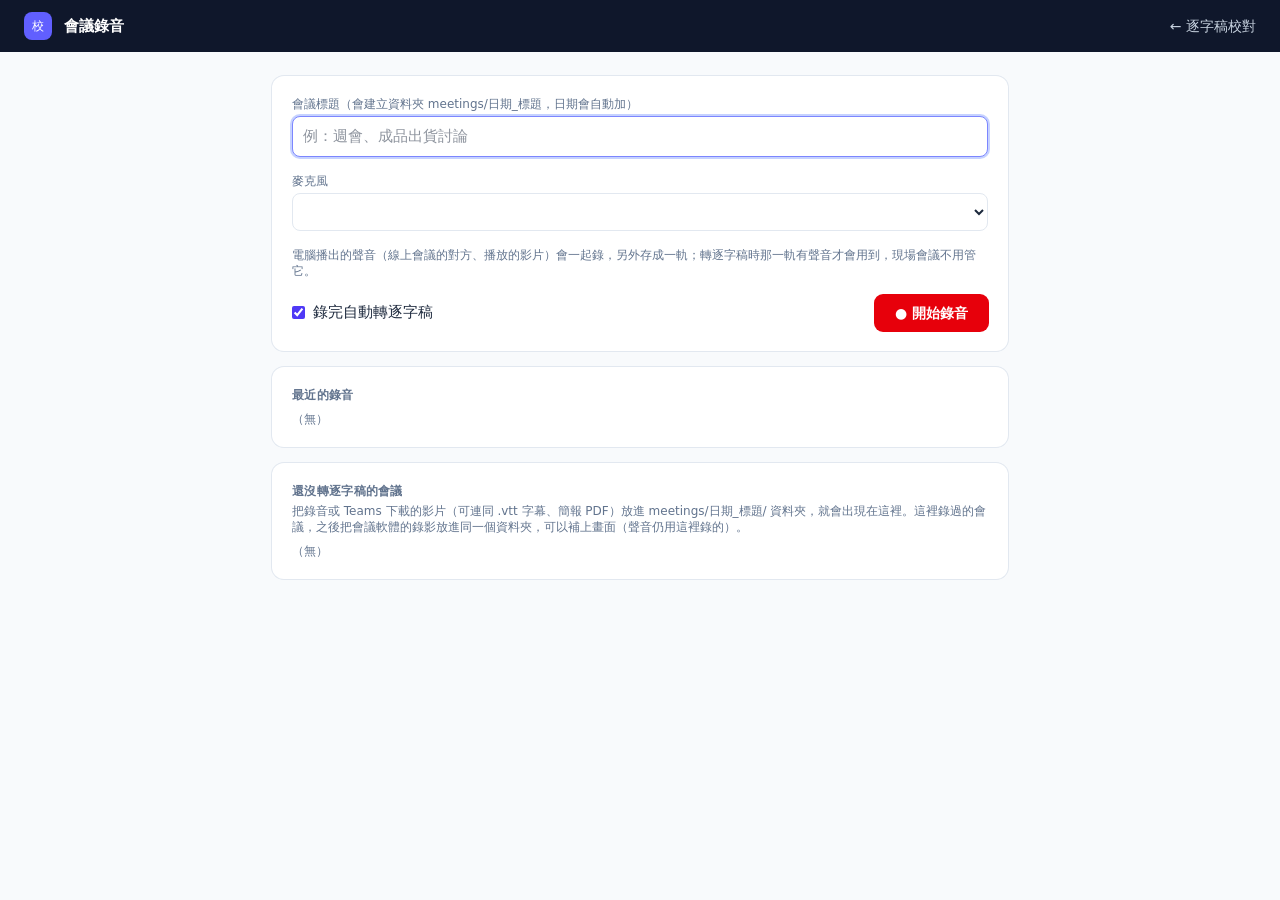
==== commit fe9e2dd7: "錄音改造第二階段：會議軟體的錄影只拿畫面，聲音用自己錄的，用聲音比對對齊時間 - 已經有聲音來源的會議資料夾裡，另外放進來的那一個影片當成畫面來源（改名 screen.*），聲音仍用 source.*" ====
--- a/static/record.html
+++ b/static/record.html
@@ -55,7 +55,7 @@
 
   <section id="pendingCard" class="card p-5">
     <div class="section-title">還沒轉逐字稿的會議</div>
-    <div class="muted mt-1">把錄音或 Teams 下載的影片（可連同 .vtt 字幕、簡報 PDF）放進 meetings/日期_標題/ 資料夾，就會出現在這裡。</div>
+    <div class="muted mt-1">把錄音或 Teams 下載的影片（可連同 .vtt 字幕、簡報 PDF）放進 meetings/日期_標題/ 資料夾，就會出現在這裡。這裡錄過的會議，之後把會議軟體的錄影放進同一個資料夾，可以補上畫面（聲音仍用這裡錄的）。</div>
     <ul id="pending" class="mt-2 space-y-2"><li class="muted">（無）</li></ul>
   </section>
 </main>
@@ -139,8 +139,11 @@
   const open = new Set([...document.querySelectorAll('#items details[open]')].map(x => x.dataset.k));   // 重畫後保留展開狀態
   $('#items').innerHTML = items.join('') || '<li class="muted">（無）</li>';
   document.querySelectorAll('#items details').forEach(x => { if (open.has(x.dataset.k)) x.open = true; });
-  $('#pending').innerHTML = (st.pending || []).map(k =>
-    `<li class="flex items-center gap-3"><b class="flex-1">${esc(k)}</b><button data-tr="${esc(k)}" class="btn btn-xs">開始轉逐字稿</button></li>`).join('') || '<li class="muted">（無）</li>';
+  // 兩種等著處理的會議用同一個按鈕（同一支 run.py，做過的步驟會跳過）：還沒轉逐字稿的，以及逐字稿轉完才放進影片、只差畫面的
+  const waiting = [...(st.pending || []).map(k => [k, '', '開始轉逐字稿']),
+                   ...(st.screen_pending || []).map(k => [k, '放進了影片，畫面還沒處理', '處理畫面'])];
+  $('#pending').innerHTML = waiting.map(([k, note, action]) =>
+    `<li class="flex items-center gap-3"><b class="flex-1">${esc(k)}${note ? `<span class="muted font-normal">　${note}</span>` : ''}</b><button data-tr="${esc(k)}" class="btn btn-xs">${action}</button></li>`).join('') || '<li class="muted">（無）</li>';
 }
 async function poll(){
   try { render(await api('/api/rec/status')); } catch (e) {}
